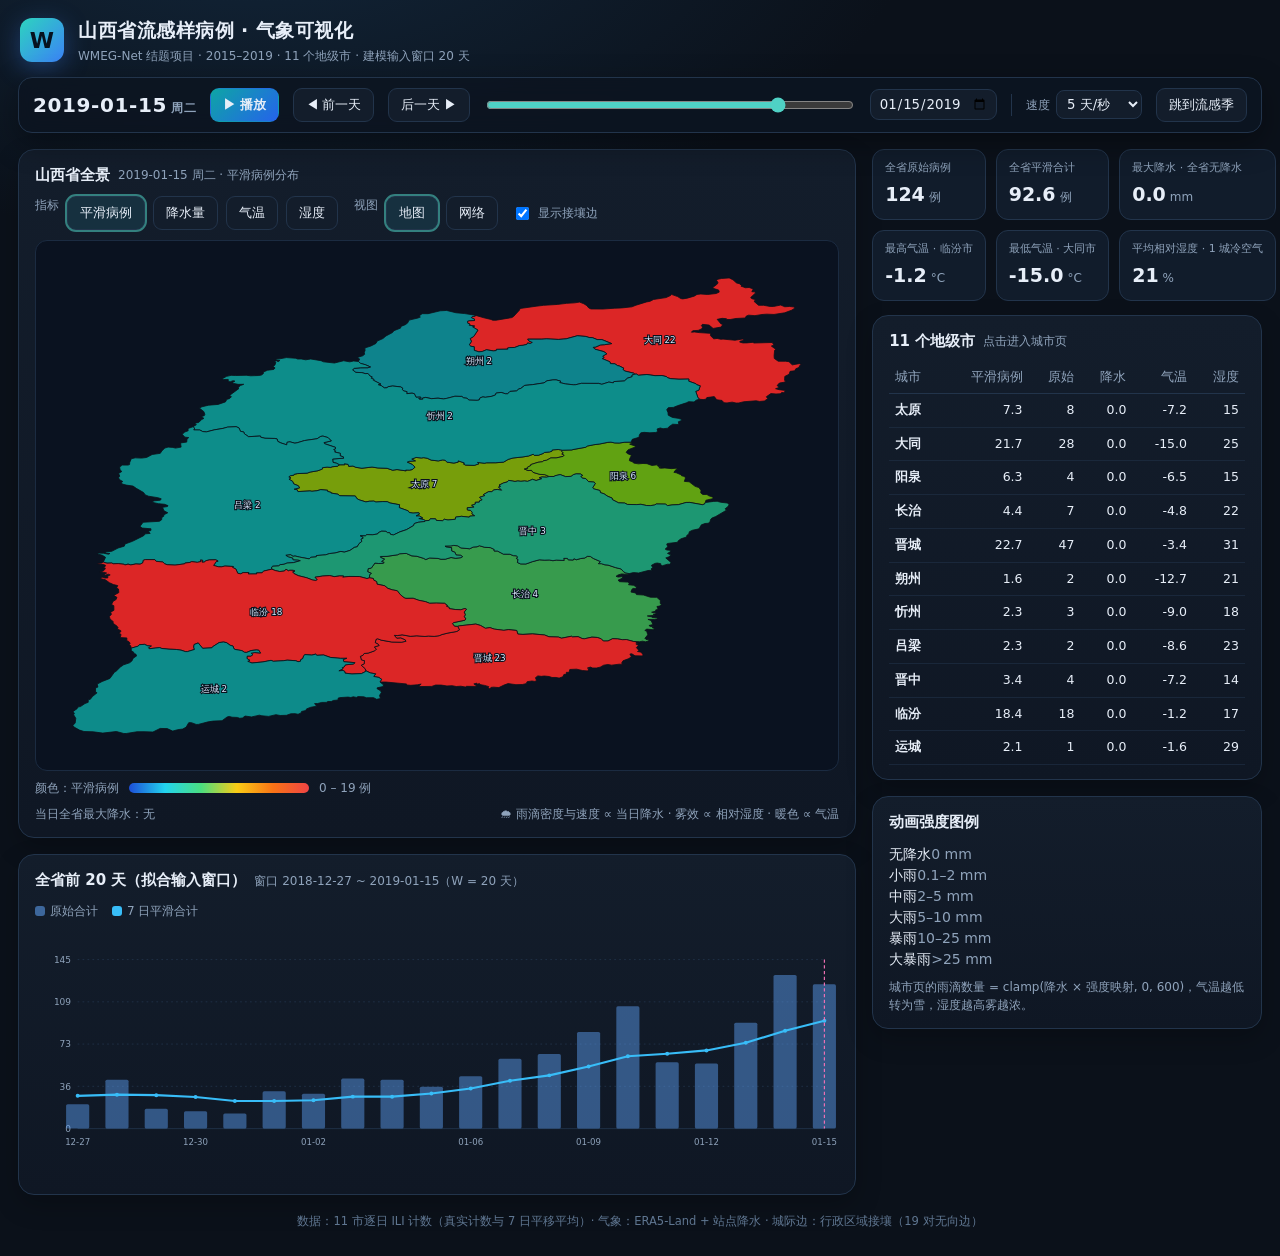
==== index.html @ 7a024b10 "update index.html" ====
<!DOCTYPE html>
<html lang="zh-CN">
<head>
<meta charset="utf-8"/>
<meta name="viewport" content="width=device-width, initial-scale=1"/>
<title>WMEG-Net · 山西省流感样病例与气象可视化</title>
<link rel="stylesheet" href="assets/style.css"/>
</head>
<body>
<div id="app">
  <header class="topbar">
    <div class="brand">
      <div class="logo">W</div>
      <div>
        <h1>山西省流感样病例 · 气象可视化</h1>
        <p>WMEG-Net 结题项目 · 2015–2019 · 11 个地级市 · 建模输入窗口 20 天</p>
      </div>
    </div>
    <div class="nav" id="nav"></div>
  </header>
  <section class="timebar" id="timebar"></section>
  <main id="page"></main>
  <footer class="foot">
    数据：11 市逐日 ILI 计数（真实计数与 7 日平移平均）· 气象：ERA5-Land + 站点降水 · 城际边：行政区域接壤（19 对无向边）
  </footer>
</div>
<script src="assets/app.js"></script>
<script src="assets/three-d.js"></script>
</body>
</html>
---- assets/style.css ----
:root{
  --bg:#0b111a; --bg2:#0f1724; --panel:#131d2b; --panel2:#182538;
  --line:#22344b; --text:#e7eef8; --muted:#8fa3bb; --accent:#4fd1c5; --accent2:#60a5fa;
  --warm:#f6ad55; --cold:#63b3ed; --rain:#7dd3fc; --fog:#cbd5e1; --danger:#f472b6;
}
*{box-sizing:border-box}
html,body{margin:0;padding:0}
body{
  background:radial-gradient(1200px 600px at 20% -10%, #12263a 0%, var(--bg) 55%) fixed, var(--bg);
  color:var(--text); font-family:"Segoe UI","Microsoft YaHei","PingFang SC",system-ui,sans-serif;
  font-size:14px; line-height:1.5;
}
a{color:var(--accent2); text-decoration:none}
#app{max-width:1500px; margin:0 auto; padding:0 18px 26px;}
.topbar{display:flex; align-items:center; justify-content:space-between; gap:18px; padding:16px 2px 12px;}
.brand{display:flex; align-items:center; gap:14px;}
.logo{width:44px;height:44px;border-radius:12px;background:linear-gradient(135deg,#2dd4bf,#3b82f6);
  display:flex;align-items:center;justify-content:center;font-weight:800;font-size:22px;color:#06121f;
  box-shadow:0 6px 24px rgba(59,130,246,.35);}
.brand h1{font-size:19px;margin:0;letter-spacing:.5px}
.brand p{margin:2px 0 0;color:var(--muted);font-size:12px}
.nav{display:flex;gap:8px;align-items:center;flex-wrap:wrap}
.btn{
  border:1px solid var(--line); background:var(--panel); color:var(--text);
  border-radius:9px; padding:7px 12px; cursor:pointer; font-size:13px;
  transition:background .15s,border-color .15s,transform .05s;
}
.btn:hover{background:var(--panel2);border-color:#33507a}
.btn:active{transform:translateY(1px)}
.btn.primary{background:linear-gradient(135deg,#0ea5a5,#2563eb); border-color:transparent; font-weight:600}
.btn.active{outline:2px solid rgba(79,209,197,.55); background:#16303f}
.timebar{
  position:sticky; top:0; z-index:30; display:flex; gap:14px; align-items:center; flex-wrap:wrap;
  background:rgba(13,21,33,.92); backdrop-filter:blur(10px); border:1px solid var(--line);
  border-radius:14px; padding:10px 14px; margin-bottom:16px; box-shadow:0 10px 30px rgba(0,0,0,.35);
}
.timebar .date-label{font-size:20px;font-weight:700;letter-spacing:.6px;min-width:128px}
.timebar .week{color:var(--muted);font-size:12px;margin-left:4px}
.timebar input[type=range]{flex:1 1 320px; min-width:220px; accent-color:var(--accent)}
.timebar input[type=date]{
  background:var(--panel); color:var(--text); border:1px solid var(--line); border-radius:9px; padding:6px 8px;
  font-family:inherit;
}
.speed{display:flex;align-items:center;gap:6px;color:var(--muted);font-size:12px}
.speed select{background:var(--panel);color:var(--text);border:1px solid var(--line);border-radius:8px;padding:5px 6px;font-family:inherit}
.legend-inline{display:flex;gap:12px;color:var(--muted);font-size:12px;flex-wrap:wrap}
.sep{width:1px;height:22px;background:var(--line)}

/* ===== overview layout ===== */
.ov-grid{display:grid;grid-template-columns:minmax(0,2.15fr) minmax(340px,1fr);gap:16px;align-items:start}
.panel{background:linear-gradient(180deg,var(--panel),var(--bg2)); border:1px solid var(--line); border-radius:16px; padding:14px 16px; box-shadow:0 10px 26px rgba(0,0,0,.22)}
.panel h2{font-size:15px;margin:0 0 10px;display:flex;align-items:center;gap:8px;font-weight:600}
.panel h2 .sub{font-size:12px;color:var(--muted);font-weight:400}
.panel .tools{display:flex;gap:8px;flex-wrap:wrap;margin-bottom:10px}
.map-wrap{position:relative;width:100%;border-radius:12px;overflow:hidden;background:#0a1220;border:1px solid #1b2b41}
.map-wrap svg.map-svg{display:block;width:100%;height:auto}
.map-wrap canvas.map-canvas{position:absolute;inset:0;width:100%;height:100%;pointer-events:none}
.map-tip{position:absolute;pointer-events:none;background:rgba(8,14,24,.94);border:1px solid #2b425f;border-radius:10px;padding:8px 10px;font-size:12px;color:var(--text);opacity:0;transition:opacity .1s;z-index:5;min-width:150px}
.city-path{cursor:pointer;transition:fill .25s, stroke .15s}
.city-path:hover{stroke:#fff;stroke-width:1.6}
.city-label{font-size:11px;fill:#dbeafe;text-anchor:middle;pointer-events:none;paint-order:stroke;stroke:#08111d;stroke-width:2.6px}
.map-edge{stroke:#5b7ea6;stroke-opacity:.35;stroke-width:1.2}
.map-node{pointer-events:none}
.legend{display:flex;align-items:center;gap:10px;margin-top:8px;color:var(--muted);font-size:12px;flex-wrap:wrap}
.legend .ramp{height:10px;width:180px;border-radius:6px;background:linear-gradient(90deg,#1d4ed8,#22d3ee,#4ade80,#facc15,#f97316,#ef4444)}
.cards{display:grid;grid-template-columns:repeat(3,1fr);gap:10px;margin-bottom:14px}
.card{background:#111c2b;border:1px solid var(--line);border-radius:12px;padding:10px 12px}
.card .k{font-size:11px;color:var(--muted);margin-bottom:4px;white-space:nowrap;overflow:hidden;text-overflow:ellipsis}
.card .v{font-size:19px;font-weight:700}
.card .v small{font-size:12px;color:var(--muted);font-weight:400;margin-left:4px}
.city-table{width:100%;border-collapse:collapse;font-size:12.5px}
.city-table th{color:var(--muted);font-weight:500;text-align:right;padding:6px 6px;border-bottom:1px solid var(--line);white-space:nowrap}
.city-table th:first-child{text-align:left}
.city-table td{text-align:right;padding:7px 6px;border-bottom:1px solid rgba(34,52,75,.55);cursor:pointer;white-space:nowrap}
.city-table td:first-child{text-align:left;font-weight:600}
.city-table tr:hover td{background:rgba(79,209,197,.08)}
.city-table tr.sel td{background:rgba(96,165,250,.12)}
.tag{display:inline-block;font-size:10px;color:#08111d;background:var(--accent);padding:1px 6px;border-radius:99px;margin-left:6px;vertical-align:middle}
.muted{color:var(--muted)}
.small{font-size:12px}
.chart-wrap{position:relative;width:100%}
.chart-tip{position:absolute;pointer-events:none;background:rgba(8,14,24,.95);border:1px solid #2b425f;border-radius:9px;padding:6px 9px;font-size:12px;white-space:nowrap;opacity:0;transition:opacity .08s;z-index:10}
.chart-legend{display:flex;gap:14px;font-size:12px;color:var(--muted);margin:2px 0 4px;flex-wrap:wrap}
.chart-legend i{display:inline-block;width:10px;height:10px;border-radius:3px;margin-right:5px;vertical-align:middle}
.anim-note{display:flex;justify-content:space-between;gap:10px;font-size:12px;color:var(--muted);margin-top:8px;flex-wrap:wrap}
.badge{display:inline-block;padding:2px 8px;border-radius:99px;background:#16283c;border:1px solid #2b425f;font-size:11.5px;color:var(--accent)}
.weather-level{font-size:12px;color:var(--text);background:#122033;border:1px solid #24405f;border-radius:9px;padding:6px 10px}

/* ===== city page ===== */
.crumbs{display:flex;align-items:center;gap:10px;color:var(--muted);font-size:13px;margin:2px 0 12px}
.crumbs b{color:var(--text);font-size:16px}
.city-head{display:flex;justify-content:space-between;align-items:flex-start;gap:16px;flex-wrap:wrap;margin-bottom:12px}
.city-head .title{display:flex;align-items:baseline;gap:12px;flex-wrap:wrap}
.city-head h2{font-size:26px;margin:0}
.city-head .sub{color:var(--muted);font-size:13px}
.neighbors{display:flex;gap:8px;flex-wrap:wrap;align-items:center;margin-top:6px}
.chip{border:1px solid #2b425f;background:#122033;border-radius:99px;padding:4px 11px;font-size:12px;cursor:pointer;color:var(--text)}
.chip:hover{border-color:var(--accent);color:var(--accent)}
.city-grid{display:grid;grid-template-columns:minmax(0,1.55fr) minmax(360px,1fr);gap:16px;align-items:start}
.sky-wrap{position:relative;width:100%;border-radius:14px;overflow:hidden;border:1px solid #1b2b41;background:#0a1220;height:280px}
.sky-wrap canvas{width:100%;height:100%;display:block}
.sky-label{position:absolute;left:14px;top:12px;background:rgba(8,14,24,.62);border:1px solid rgba(43,66,95,.8);border-radius:10px;padding:8px 12px;backdrop-filter:blur(4px)}
.sky-label .t{font-size:19px;font-weight:700}
.sky-label .d{font-size:12px;color:#cfe0f5}
.sky-notes{position:absolute;right:12px;top:12px;display:flex;gap:8px;flex-wrap:wrap;justify-content:flex-end;max-width:58%}
.sky-mini{background:rgba(8,14,24,.6);border:1px solid rgba(43,66,95,.75);border-radius:9px;padding:4px 8px;font-size:11.5px;color:#dbeafe}
.mini-grid{display:grid;grid-template-columns:repeat(3,1fr);gap:10px;margin-top:10px}
.table-wrap{max-height:340px;overflow:auto;border:1px solid var(--line);border-radius:10px}
.window-table{width:100%;border-collapse:collapse;font-size:12px}
.window-table th{position:sticky;top:0;background:#13202f;color:var(--muted);font-weight:500;padding:7px 8px;text-align:right;border-bottom:1px solid var(--line);white-space:nowrap}
.window-table th:first-child{text-align:left}
.window-table td{text-align:right;padding:5px 8px;border-bottom:1px solid rgba(34,52,75,.5);white-space:nowrap}
.window-table td:first-child{text-align:left}
.window-table tr.hl td{background:rgba(250,204,21,.14);font-weight:700}
.window-table tr.cold td:first-child{color:#93c5fd}
.foot{margin-top:18px;color:#5f7691;font-size:11.5px;text-align:center}
.errbox{background:#2a1220;border:1px solid #7f1d1d;color:#fecaca;padding:14px 16px;border-radius:12px;white-space:pre-wrap;font-family:Consolas,monospace;font-size:12px}
@media (max-width:1080px){
  .ov-grid,.city-grid{grid-template-columns:1fr}
  .cards{grid-template-columns:repeat(2,1fr)}
  .mini-grid{grid-template-columns:1fr}
  .timebar{position:static}
}
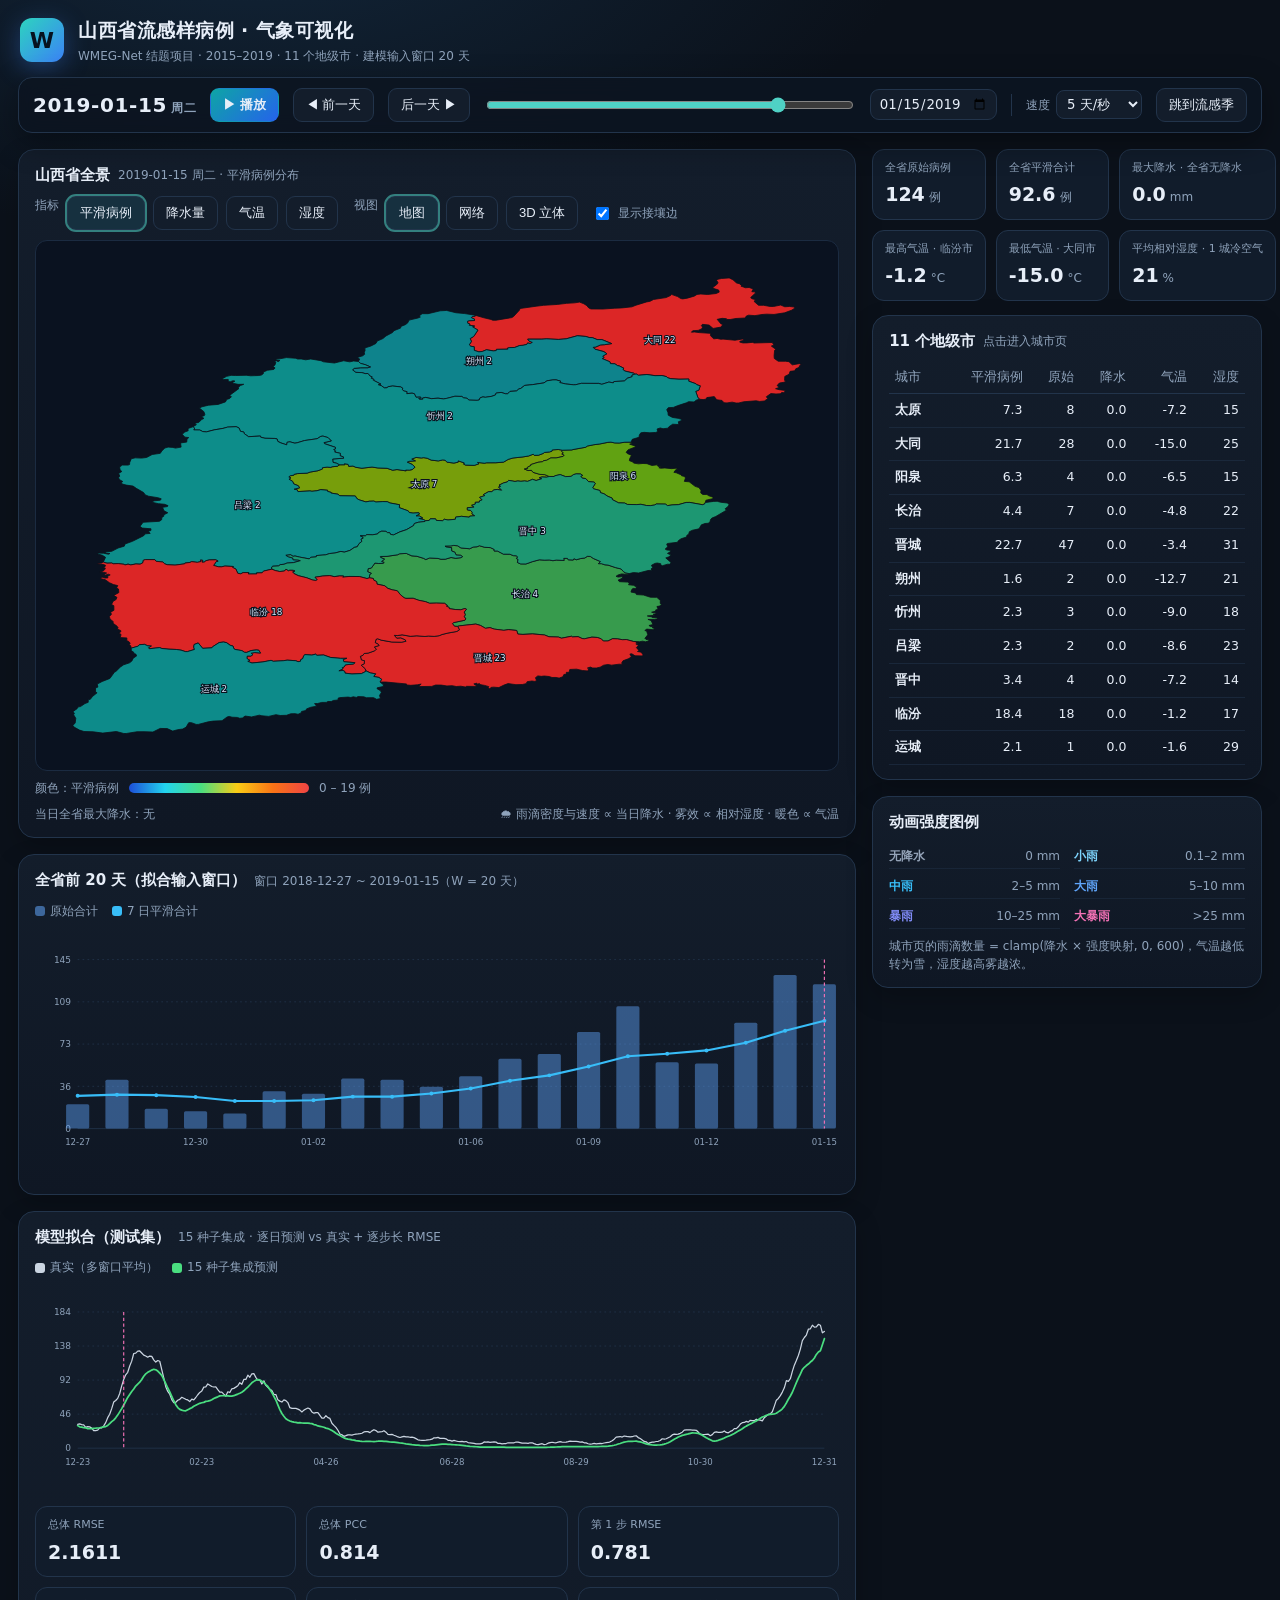
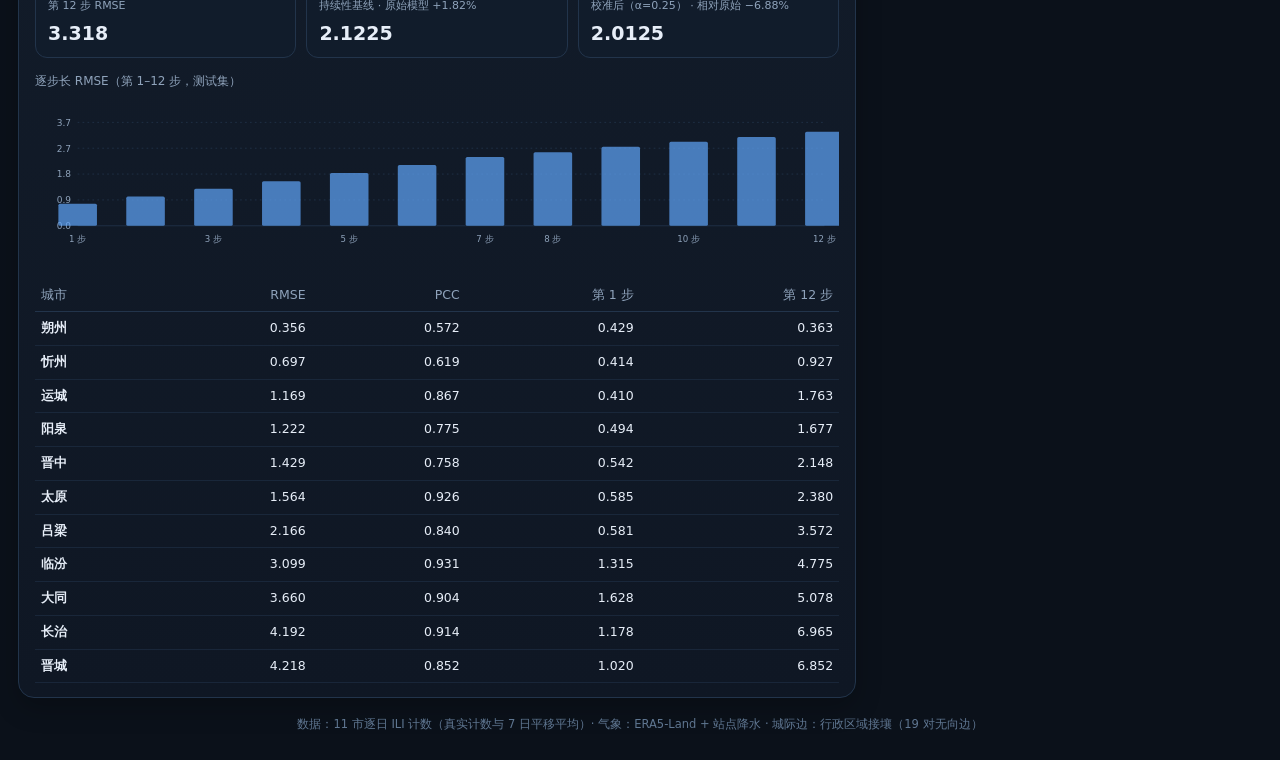
==== commit 0ef77163: "update index.html" ====
--- a/index.html
+++ b/index.html
@@ -26,5 +26,6 @@
 </div>
 <script src="assets/app.js"></script>
 <script src="assets/three-d.js"></script>
+<script src="assets/v2.js"></script>
 </body>
 </html>
--- a/assets/style.css
+++ b/assets/style.css
@@ -1,123 +1,132 @@
-:root{
-  --bg:#0b111a; --bg2:#0f1724; --panel:#131d2b; --panel2:#182538;
-  --line:#22344b; --text:#e7eef8; --muted:#8fa3bb; --accent:#4fd1c5; --accent2:#60a5fa;
-  --warm:#f6ad55; --cold:#63b3ed; --rain:#7dd3fc; --fog:#cbd5e1; --danger:#f472b6;
-}
-*{box-sizing:border-box}
-html,body{margin:0;padding:0}
-body{
-  background:radial-gradient(1200px 600px at 20% -10%, #12263a 0%, var(--bg) 55%) fixed, var(--bg);
-  color:var(--text); font-family:"Segoe UI","Microsoft YaHei","PingFang SC",system-ui,sans-serif;
-  font-size:14px; line-height:1.5;
-}
-a{color:var(--accent2); text-decoration:none}
-#app{max-width:1500px; margin:0 auto; padding:0 18px 26px;}
-.topbar{display:flex; align-items:center; justify-content:space-between; gap:18px; padding:16px 2px 12px;}
-.brand{display:flex; align-items:center; gap:14px;}
-.logo{width:44px;height:44px;border-radius:12px;background:linear-gradient(135deg,#2dd4bf,#3b82f6);
-  display:flex;align-items:center;justify-content:center;font-weight:800;font-size:22px;color:#06121f;
-  box-shadow:0 6px 24px rgba(59,130,246,.35);}
-.brand h1{font-size:19px;margin:0;letter-spacing:.5px}
-.brand p{margin:2px 0 0;color:var(--muted);font-size:12px}
-.nav{display:flex;gap:8px;align-items:center;flex-wrap:wrap}
-.btn{
-  border:1px solid var(--line); background:var(--panel); color:var(--text);
-  border-radius:9px; padding:7px 12px; cursor:pointer; font-size:13px;
-  transition:background .15s,border-color .15s,transform .05s;
-}
-.btn:hover{background:var(--panel2);border-color:#33507a}
-.btn:active{transform:translateY(1px)}
-.btn.primary{background:linear-gradient(135deg,#0ea5a5,#2563eb); border-color:transparent; font-weight:600}
-.btn.active{outline:2px solid rgba(79,209,197,.55); background:#16303f}
-.timebar{
-  position:sticky; top:0; z-index:30; display:flex; gap:14px; align-items:center; flex-wrap:wrap;
-  background:rgba(13,21,33,.92); backdrop-filter:blur(10px); border:1px solid var(--line);
-  border-radius:14px; padding:10px 14px; margin-bottom:16px; box-shadow:0 10px 30px rgba(0,0,0,.35);
-}
-.timebar .date-label{font-size:20px;font-weight:700;letter-spacing:.6px;min-width:128px}
-.timebar .week{color:var(--muted);font-size:12px;margin-left:4px}
-.timebar input[type=range]{flex:1 1 320px; min-width:220px; accent-color:var(--accent)}
-.timebar input[type=date]{
-  background:var(--panel); color:var(--text); border:1px solid var(--line); border-radius:9px; padding:6px 8px;
-  font-family:inherit;
-}
-.speed{display:flex;align-items:center;gap:6px;color:var(--muted);font-size:12px}
-.speed select{background:var(--panel);color:var(--text);border:1px solid var(--line);border-radius:8px;padding:5px 6px;font-family:inherit}
-.legend-inline{display:flex;gap:12px;color:var(--muted);font-size:12px;flex-wrap:wrap}
-.sep{width:1px;height:22px;background:var(--line)}
-
-/* ===== overview layout ===== */
-.ov-grid{display:grid;grid-template-columns:minmax(0,2.15fr) minmax(340px,1fr);gap:16px;align-items:start}
-.panel{background:linear-gradient(180deg,var(--panel),var(--bg2)); border:1px solid var(--line); border-radius:16px; padding:14px 16px; box-shadow:0 10px 26px rgba(0,0,0,.22)}
-.panel h2{font-size:15px;margin:0 0 10px;display:flex;align-items:center;gap:8px;font-weight:600}
-.panel h2 .sub{font-size:12px;color:var(--muted);font-weight:400}
-.panel .tools{display:flex;gap:8px;flex-wrap:wrap;margin-bottom:10px}
-.map-wrap{position:relative;width:100%;border-radius:12px;overflow:hidden;background:#0a1220;border:1px solid #1b2b41}
-.map-wrap svg.map-svg{display:block;width:100%;height:auto}
-.map-wrap canvas.map-canvas{position:absolute;inset:0;width:100%;height:100%;pointer-events:none}
-.map-tip{position:absolute;pointer-events:none;background:rgba(8,14,24,.94);border:1px solid #2b425f;border-radius:10px;padding:8px 10px;font-size:12px;color:var(--text);opacity:0;transition:opacity .1s;z-index:5;min-width:150px}
-.city-path{cursor:pointer;transition:fill .25s, stroke .15s}
-.city-path:hover{stroke:#fff;stroke-width:1.6}
-.city-label{font-size:11px;fill:#dbeafe;text-anchor:middle;pointer-events:none;paint-order:stroke;stroke:#08111d;stroke-width:2.6px}
-.map-edge{stroke:#5b7ea6;stroke-opacity:.35;stroke-width:1.2}
-.map-node{pointer-events:none}
-.legend{display:flex;align-items:center;gap:10px;margin-top:8px;color:var(--muted);font-size:12px;flex-wrap:wrap}
-.legend .ramp{height:10px;width:180px;border-radius:6px;background:linear-gradient(90deg,#1d4ed8,#22d3ee,#4ade80,#facc15,#f97316,#ef4444)}
-.cards{display:grid;grid-template-columns:repeat(3,1fr);gap:10px;margin-bottom:14px}
-.card{background:#111c2b;border:1px solid var(--line);border-radius:12px;padding:10px 12px}
-.card .k{font-size:11px;color:var(--muted);margin-bottom:4px;white-space:nowrap;overflow:hidden;text-overflow:ellipsis}
-.card .v{font-size:19px;font-weight:700}
-.card .v small{font-size:12px;color:var(--muted);font-weight:400;margin-left:4px}
-.city-table{width:100%;border-collapse:collapse;font-size:12.5px}
-.city-table th{color:var(--muted);font-weight:500;text-align:right;padding:6px 6px;border-bottom:1px solid var(--line);white-space:nowrap}
-.city-table th:first-child{text-align:left}
-.city-table td{text-align:right;padding:7px 6px;border-bottom:1px solid rgba(34,52,75,.55);cursor:pointer;white-space:nowrap}
-.city-table td:first-child{text-align:left;font-weight:600}
-.city-table tr:hover td{background:rgba(79,209,197,.08)}
-.city-table tr.sel td{background:rgba(96,165,250,.12)}
-.tag{display:inline-block;font-size:10px;color:#08111d;background:var(--accent);padding:1px 6px;border-radius:99px;margin-left:6px;vertical-align:middle}
-.muted{color:var(--muted)}
-.small{font-size:12px}
-.chart-wrap{position:relative;width:100%}
-.chart-tip{position:absolute;pointer-events:none;background:rgba(8,14,24,.95);border:1px solid #2b425f;border-radius:9px;padding:6px 9px;font-size:12px;white-space:nowrap;opacity:0;transition:opacity .08s;z-index:10}
-.chart-legend{display:flex;gap:14px;font-size:12px;color:var(--muted);margin:2px 0 4px;flex-wrap:wrap}
-.chart-legend i{display:inline-block;width:10px;height:10px;border-radius:3px;margin-right:5px;vertical-align:middle}
-.anim-note{display:flex;justify-content:space-between;gap:10px;font-size:12px;color:var(--muted);margin-top:8px;flex-wrap:wrap}
-.badge{display:inline-block;padding:2px 8px;border-radius:99px;background:#16283c;border:1px solid #2b425f;font-size:11.5px;color:var(--accent)}
-.weather-level{font-size:12px;color:var(--text);background:#122033;border:1px solid #24405f;border-radius:9px;padding:6px 10px}
-
-/* ===== city page ===== */
-.crumbs{display:flex;align-items:center;gap:10px;color:var(--muted);font-size:13px;margin:2px 0 12px}
-.crumbs b{color:var(--text);font-size:16px}
-.city-head{display:flex;justify-content:space-between;align-items:flex-start;gap:16px;flex-wrap:wrap;margin-bottom:12px}
-.city-head .title{display:flex;align-items:baseline;gap:12px;flex-wrap:wrap}
-.city-head h2{font-size:26px;margin:0}
-.city-head .sub{color:var(--muted);font-size:13px}
-.neighbors{display:flex;gap:8px;flex-wrap:wrap;align-items:center;margin-top:6px}
-.chip{border:1px solid #2b425f;background:#122033;border-radius:99px;padding:4px 11px;font-size:12px;cursor:pointer;color:var(--text)}
-.chip:hover{border-color:var(--accent);color:var(--accent)}
-.city-grid{display:grid;grid-template-columns:minmax(0,1.55fr) minmax(360px,1fr);gap:16px;align-items:start}
-.sky-wrap{position:relative;width:100%;border-radius:14px;overflow:hidden;border:1px solid #1b2b41;background:#0a1220;height:280px}
-.sky-wrap canvas{width:100%;height:100%;display:block}
-.sky-label{position:absolute;left:14px;top:12px;background:rgba(8,14,24,.62);border:1px solid rgba(43,66,95,.8);border-radius:10px;padding:8px 12px;backdrop-filter:blur(4px)}
-.sky-label .t{font-size:19px;font-weight:700}
-.sky-label .d{font-size:12px;color:#cfe0f5}
-.sky-notes{position:absolute;right:12px;top:12px;display:flex;gap:8px;flex-wrap:wrap;justify-content:flex-end;max-width:58%}
-.sky-mini{background:rgba(8,14,24,.6);border:1px solid rgba(43,66,95,.75);border-radius:9px;padding:4px 8px;font-size:11.5px;color:#dbeafe}
-.mini-grid{display:grid;grid-template-columns:repeat(3,1fr);gap:10px;margin-top:10px}
-.table-wrap{max-height:340px;overflow:auto;border:1px solid var(--line);border-radius:10px}
-.window-table{width:100%;border-collapse:collapse;font-size:12px}
-.window-table th{position:sticky;top:0;background:#13202f;color:var(--muted);font-weight:500;padding:7px 8px;text-align:right;border-bottom:1px solid var(--line);white-space:nowrap}
-.window-table th:first-child{text-align:left}
-.window-table td{text-align:right;padding:5px 8px;border-bottom:1px solid rgba(34,52,75,.5);white-space:nowrap}
-.window-table td:first-child{text-align:left}
-.window-table tr.hl td{background:rgba(250,204,21,.14);font-weight:700}
-.window-table tr.cold td:first-child{color:#93c5fd}
-.foot{margin-top:18px;color:#5f7691;font-size:11.5px;text-align:center}
-.errbox{background:#2a1220;border:1px solid #7f1d1d;color:#fecaca;padding:14px 16px;border-radius:12px;white-space:pre-wrap;font-family:Consolas,monospace;font-size:12px}
-@media (max-width:1080px){
-  .ov-grid,.city-grid{grid-template-columns:1fr}
-  .cards{grid-template-columns:repeat(2,1fr)}
-  .mini-grid{grid-template-columns:1fr}
-  .timebar{position:static}
-}
+:root{
+  --bg:#0b111a; --bg2:#0f1724; --panel:#131d2b; --panel2:#182538;
+  --line:#22344b; --text:#e7eef8; --muted:#8fa3bb; --accent:#4fd1c5; --accent2:#60a5fa;
+  --warm:#f6ad55; --cold:#63b3ed; --rain:#7dd3fc; --fog:#cbd5e1; --danger:#f472b6;
+}
+*{box-sizing:border-box}
+html,body{margin:0;padding:0}
+body{
+  background:radial-gradient(1200px 600px at 20% -10%, #12263a 0%, var(--bg) 55%) fixed, var(--bg);
+  color:var(--text); font-family:"Segoe UI","Microsoft YaHei","PingFang SC",system-ui,sans-serif;
+  font-size:14px; line-height:1.5;
+}
+a{color:var(--accent2); text-decoration:none}
+#app{max-width:1500px; margin:0 auto; padding:0 18px 26px;}
+.topbar{display:flex; align-items:center; justify-content:space-between; gap:18px; padding:16px 2px 12px;}
+.brand{display:flex; align-items:center; gap:14px;}
+.logo{width:44px;height:44px;border-radius:12px;background:linear-gradient(135deg,#2dd4bf,#3b82f6);
+  display:flex;align-items:center;justify-content:center;font-weight:800;font-size:22px;color:#06121f;
+  box-shadow:0 6px 24px rgba(59,130,246,.35);}
+.brand h1{font-size:19px;margin:0;letter-spacing:.5px}
+.brand p{margin:2px 0 0;color:var(--muted);font-size:12px}
+.nav{display:flex;gap:8px;align-items:center;flex-wrap:wrap}
+.btn{
+  border:1px solid var(--line); background:var(--panel); color:var(--text);
+  border-radius:9px; padding:7px 12px; cursor:pointer; font-size:13px;
+  transition:background .15s,border-color .15s,transform .05s;
+}
+.btn:hover{background:var(--panel2);border-color:#33507a}
+.btn:active{transform:translateY(1px)}
+.btn.primary{background:linear-gradient(135deg,#0ea5a5,#2563eb); border-color:transparent; font-weight:600}
+.btn.active{outline:2px solid rgba(79,209,197,.55); background:#16303f}
+.timebar{
+  position:sticky; top:0; z-index:30; display:flex; gap:14px; align-items:center; flex-wrap:wrap;
+  background:rgba(13,21,33,.92); backdrop-filter:blur(10px); border:1px solid var(--line);
+  border-radius:14px; padding:10px 14px; margin-bottom:16px; box-shadow:0 10px 30px rgba(0,0,0,.35);
+}
+.timebar .date-label{font-size:20px;font-weight:700;letter-spacing:.6px;min-width:128px}
+.timebar .week{color:var(--muted);font-size:12px;margin-left:4px}
+.timebar input[type=range]{flex:1 1 320px; min-width:220px; accent-color:var(--accent)}
+.timebar input[type=date]{
+  background:var(--panel); color:var(--text); border:1px solid var(--line); border-radius:9px; padding:6px 8px;
+  font-family:inherit;
+}
+.speed{display:flex;align-items:center;gap:6px;color:var(--muted);font-size:12px}
+.speed select{background:var(--panel);color:var(--text);border:1px solid var(--line);border-radius:8px;padding:5px 6px;font-family:inherit}
+.legend-inline{display:flex;gap:12px;color:var(--muted);font-size:12px;flex-wrap:wrap}
+.sep{width:1px;height:22px;background:var(--line)}
+
+/* ===== overview layout ===== */
+.ov-grid{display:grid;grid-template-columns:minmax(0,2.15fr) minmax(340px,1fr);gap:16px;align-items:start}
+.panel{background:linear-gradient(180deg,var(--panel),var(--bg2)); border:1px solid var(--line); border-radius:16px; padding:14px 16px; box-shadow:0 10px 26px rgba(0,0,0,.22)}
+.panel h2{font-size:15px;margin:0 0 10px;display:flex;align-items:center;gap:8px;font-weight:600}
+.panel h2 .sub{font-size:12px;color:var(--muted);font-weight:400}
+.panel .tools{display:flex;gap:8px;flex-wrap:wrap;margin-bottom:10px}
+.map-wrap{position:relative;width:100%;border-radius:12px;overflow:hidden;background:#0a1220;border:1px solid #1b2b41}
+.map-wrap svg.map-svg{display:block;width:100%;height:auto}
+.map-wrap canvas.map-canvas{position:absolute;inset:0;width:100%;height:100%;pointer-events:none}
+.map-tip{position:absolute;pointer-events:none;background:rgba(8,14,24,.94);border:1px solid #2b425f;border-radius:10px;padding:8px 10px;font-size:12px;color:var(--text);opacity:0;transition:opacity .1s;z-index:5;min-width:150px}
+.city-path{cursor:pointer;transition:fill .25s, stroke .15s}
+.city-path:hover{stroke:#fff;stroke-width:1.6}
+.city-label{font-size:11px;fill:#dbeafe;text-anchor:middle;pointer-events:none;paint-order:stroke;stroke:#08111d;stroke-width:2.6px}
+.map-edge{stroke:#5b7ea6;stroke-opacity:.35;stroke-width:1.2}
+.map-node{pointer-events:none}
+.legend{display:flex;align-items:center;gap:10px;margin-top:8px;color:var(--muted);font-size:12px;flex-wrap:wrap}
+.legend .ramp{height:10px;width:180px;border-radius:6px;background:linear-gradient(90deg,#1d4ed8,#22d3ee,#4ade80,#facc15,#f97316,#ef4444)}
+.cards{display:grid;grid-template-columns:repeat(3,1fr);gap:10px;margin-bottom:14px}
+.card{background:#111c2b;border:1px solid var(--line);border-radius:12px;padding:10px 12px}
+.card .k{font-size:11px;color:var(--muted);margin-bottom:4px;white-space:nowrap;overflow:hidden;text-overflow:ellipsis}
+.card .v{font-size:19px;font-weight:700}
+.card .v small{font-size:12px;color:var(--muted);font-weight:400;margin-left:4px}
+.city-table{width:100%;border-collapse:collapse;font-size:12.5px}
+.city-table th{color:var(--muted);font-weight:500;text-align:right;padding:6px 6px;border-bottom:1px solid var(--line);white-space:nowrap}
+.city-table th:first-child{text-align:left}
+.city-table td{text-align:right;padding:7px 6px;border-bottom:1px solid rgba(34,52,75,.55);cursor:pointer;white-space:nowrap}
+.city-table td:first-child{text-align:left;font-weight:600}
+.city-table tr:hover td{background:rgba(79,209,197,.08)}
+.city-table tr.sel td{background:rgba(96,165,250,.12)}
+.tag{display:inline-block;font-size:10px;color:#08111d;background:var(--accent);padding:1px 6px;border-radius:99px;margin-left:6px;vertical-align:middle}
+.muted{color:var(--muted)}
+.small{font-size:12px}
+.chart-wrap{position:relative;width:100%}
+.chart-tip{position:absolute;pointer-events:none;background:rgba(8,14,24,.95);border:1px solid #2b425f;border-radius:9px;padding:6px 9px;font-size:12px;white-space:nowrap;opacity:0;transition:opacity .08s;z-index:10}
+.chart-legend{display:flex;gap:14px;font-size:12px;color:var(--muted);margin:2px 0 4px;flex-wrap:wrap}
+.chart-legend i{display:inline-block;width:10px;height:10px;border-radius:3px;margin-right:5px;vertical-align:middle}
+.anim-note{display:flex;justify-content:space-between;gap:10px;font-size:12px;color:var(--muted);margin-top:8px;flex-wrap:wrap}
+.badge{display:inline-block;padding:2px 8px;border-radius:99px;background:#16283c;border:1px solid #2b425f;font-size:11.5px;color:var(--accent)}
+.weather-level{font-size:12px;color:var(--text);background:#122033;border:1px solid #24405f;border-radius:9px;padding:6px 10px}
+
+/* ===== city page ===== */
+.crumbs{display:flex;align-items:center;gap:10px;color:var(--muted);font-size:13px;margin:2px 0 12px}
+.crumbs b{color:var(--text);font-size:16px}
+.city-head{display:flex;justify-content:space-between;align-items:flex-start;gap:16px;flex-wrap:wrap;margin-bottom:12px}
+.city-head .title{display:flex;align-items:baseline;gap:12px;flex-wrap:wrap}
+.city-head h2{font-size:26px;margin:0}
+.city-head .sub{color:var(--muted);font-size:13px}
+.neighbors{display:flex;gap:8px;flex-wrap:wrap;align-items:center;margin-top:6px}
+.chip{border:1px solid #2b425f;background:#122033;border-radius:99px;padding:4px 11px;font-size:12px;cursor:pointer;color:var(--text)}
+.chip:hover{border-color:var(--accent);color:var(--accent)}
+.city-grid{display:grid;grid-template-columns:minmax(0,1.55fr) minmax(360px,1fr);gap:16px;align-items:start}
+.sky-wrap{position:relative;width:100%;border-radius:14px;overflow:hidden;border:1px solid #1b2b41;background:#0a1220;height:280px}
+.sky-wrap canvas{width:100%;height:100%;display:block}
+.sky-label{position:absolute;left:14px;top:12px;background:rgba(8,14,24,.62);border:1px solid rgba(43,66,95,.8);border-radius:10px;padding:8px 12px;backdrop-filter:blur(4px)}
+.sky-label .t{font-size:19px;font-weight:700}
+.sky-label .d{font-size:12px;color:#cfe0f5}
+.sky-notes{position:absolute;right:12px;top:12px;display:flex;gap:8px;flex-wrap:wrap;justify-content:flex-end;max-width:58%}
+.sky-mini{background:rgba(8,14,24,.6);border:1px solid rgba(43,66,95,.75);border-radius:9px;padding:4px 8px;font-size:11.5px;color:#dbeafe}
+.mini-grid{display:grid;grid-template-columns:repeat(3,1fr);gap:10px;margin-top:10px}
+.table-wrap{max-height:340px;overflow:auto;border:1px solid var(--line);border-radius:10px}
+.window-table{width:100%;border-collapse:collapse;font-size:12px}
+.window-table th{position:sticky;top:0;background:#13202f;color:var(--muted);font-weight:500;padding:7px 8px;text-align:right;border-bottom:1px solid var(--line);white-space:nowrap}
+.window-table th:first-child{text-align:left}
+.window-table td{text-align:right;padding:5px 8px;border-bottom:1px solid rgba(34,52,75,.5);white-space:nowrap}
+.window-table td:first-child{text-align:left}
+.window-table tr.hl td{background:rgba(250,204,21,.14);font-weight:700}
+.window-table tr.cold td:first-child{color:#93c5fd}
+.foot{margin-top:18px;color:#5f7691;font-size:11.5px;text-align:center}
+.errbox{background:#2a1220;border:1px solid #7f1d1d;color:#fecaca;padding:14px 16px;border-radius:12px;white-space:pre-wrap;font-family:Consolas,monospace;font-size:12px}
+@media (max-width:1080px){
+  .ov-grid,.city-grid{grid-template-columns:1fr}
+  .cards{grid-template-columns:repeat(2,1fr)}
+  .mini-grid{grid-template-columns:1fr}
+  .timebar{position:static}
+}
+
+/* ===== 3D view ===== */
+.map-3d{display:block;width:100%;height:auto;background:#0a1420;border-radius:12px;cursor:grab;touch-action:none}
+.map-3d:active{cursor:grabbing}
+/* ===== animation legend ===== */
+.anim-legend{display:grid;grid-template-columns:1fr 1fr;gap:5px 14px;font-size:12px}
+.anim-row{display:flex;justify-content:space-between;gap:8px;border-bottom:1px solid rgba(34,52,75,.45);padding:3px 0}
+.lv{font-weight:600}
+.lv0{color:#94a3b8}.lv1{color:#7dd3fc}.lv2{color:#38bdf8}.lv3{color:#60a5fa}.lv4{color:#818cf8}.lv5{color:#f472b6}
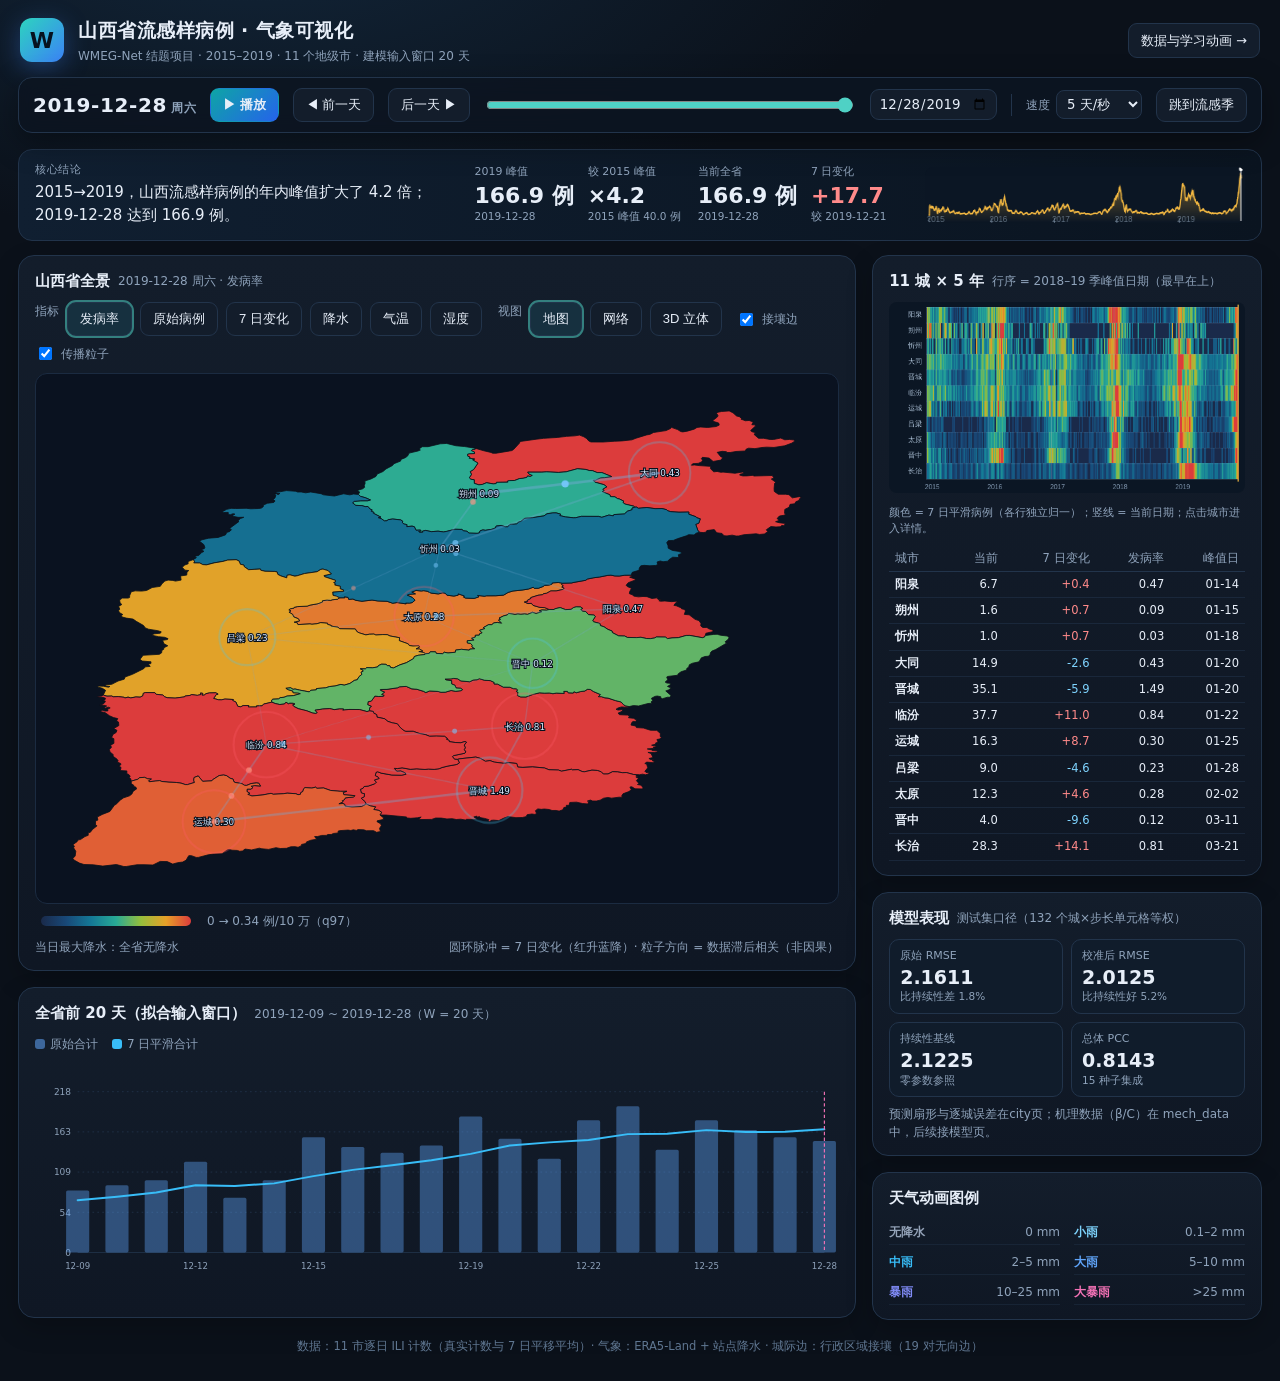
==== commit 1cb250ac: "update index.html" ====
--- a/index.html
+++ b/index.html
@@ -16,7 +16,7 @@
         <p>WMEG-Net 结题项目 · 2015–2019 · 11 个地级市 · 建模输入窗口 20 天</p>
       </div>
     </div>
-    <div class="nav" id="nav"></div>
+    <div class="nav" id="nav"><a class="btn" href="explain.html">数据与学习动画 →</a></div>
   </header>
   <section class="timebar" id="timebar"></section>
   <main id="page"></main>
--- a/assets/style.css
+++ b/assets/style.css
@@ -56,7 +56,7 @@
 .map-wrap svg.map-svg{display:block;width:100%;height:auto}
 .map-wrap canvas.map-canvas{position:absolute;inset:0;width:100%;height:100%;pointer-events:none}
 .map-tip{position:absolute;pointer-events:none;background:rgba(8,14,24,.94);border:1px solid #2b425f;border-radius:10px;padding:8px 10px;font-size:12px;color:var(--text);opacity:0;transition:opacity .1s;z-index:5;min-width:150px}
-.city-path{cursor:pointer;transition:fill .25s, stroke .15s}
+.city-path{cursor:pointer;transition:stroke .15s}
 .city-path:hover{stroke:#fff;stroke-width:1.6}
 .city-label{font-size:11px;fill:#dbeafe;text-anchor:middle;pointer-events:none;paint-order:stroke;stroke:#08111d;stroke-width:2.6px}
 .map-edge{stroke:#5b7ea6;stroke-opacity:.35;stroke-width:1.2}
@@ -130,3 +130,24 @@
 .anim-row{display:flex;justify-content:space-between;gap:8px;border-bottom:1px solid rgba(34,52,75,.45);padding:3px 0}
 .lv{font-weight:600}
 .lv0{color:#94a3b8}.lv1{color:#7dd3fc}.lv2{color:#38bdf8}.lv3{color:#60a5fa}.lv4{color:#818cf8}.lv5{color:#f472b6}
+
+/* ===== v2 改版组件 ===== */
+.v2-story{display:flex;align-items:center;gap:18px;flex-wrap:wrap;background:linear-gradient(90deg,#101f31,#0a1420);border:1px solid var(--line);border-radius:14px;padding:12px 16px;margin-bottom:14px}
+.v2-story-txt{flex:1 1 320px;min-width:260px}
+.v2-story-txt .lab{font-size:11px;color:var(--muted);letter-spacing:.5px}
+.v2-story-txt .txt{font-size:15px;line-height:1.55;margin-top:3px}
+.v2-story-kpis{display:flex;gap:14px;flex-wrap:wrap}
+.v2-kpi{min-width:96px}
+.v2-kpi .k{font-size:11px;color:var(--muted);margin-bottom:2px;white-space:nowrap}
+.v2-kpi .v{font-size:22px;font-weight:700;line-height:1.15}
+.v2-kpi .s{font-size:10.5px;color:var(--muted);margin-top:1px;white-space:nowrap}
+#st-curve{flex:0 0 320px;width:320px;height:56px;border-radius:8px;background:#0b1624}
+.v2-ramp{display:inline-block;width:150px;height:10px;border-radius:6px;margin:0 6px;vertical-align:middle}
+.v2-ramp.seq{background:linear-gradient(90deg,#1a2a4a,#184878,#147896,#28aa96,#96be3c,#e6a028,#dc3c3c)}
+.v2-ramp.div{background:linear-gradient(90deg,#4686c8,#6ea5c3,#96a5af,#e6a05a,#dc4646)}
+.v2-strip-note{font-size:11px;color:var(--muted);margin-top:6px;line-height:1.5}
+.v2-table th,.v2-table td{padding:4px 6px;font-size:11.5px}
+.v2-model-cards{display:grid;grid-template-columns:repeat(2,1fr);gap:8px}
+.v2-model-cards .v2-kpi{background:#101c2b;border:1px solid var(--line);border-radius:10px;padding:8px 10px}
+.v2-model-cards .v2-kpi .v{font-size:19px}
+@media (max-width:1080px){#st-curve{flex:1 1 100%;width:100%}.v2-model-cards{grid-template-columns:1fr 1fr}}
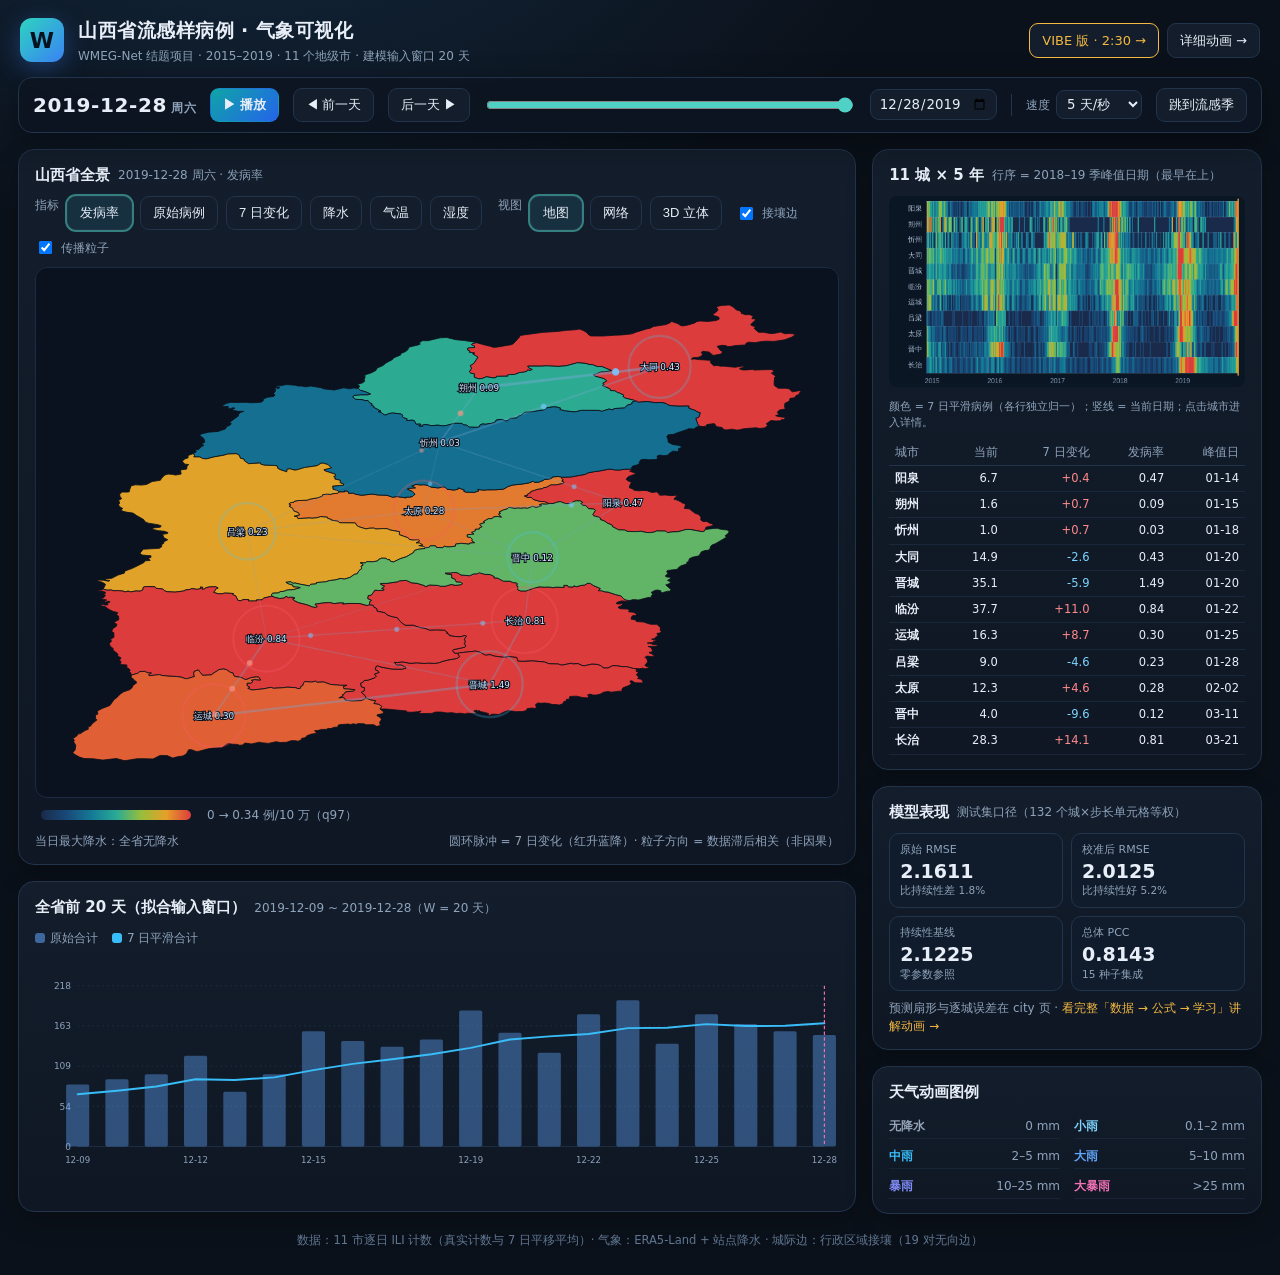
==== commit 924d19fa: "update index.html" ====
--- a/index.html
+++ b/index.html
@@ -16,7 +16,7 @@
         <p>WMEG-Net 结题项目 · 2015–2019 · 11 个地级市 · 建模输入窗口 20 天</p>
       </div>
     </div>
-    <div class="nav" id="nav"><a class="btn" href="explain.html">数据与学习动画 →</a></div>
+    <div class="nav" id="nav"><a class="btn" href="vibe.html" style="border-color:#f4b942;color:#f4b942">VIBE 版 · 2:30 →</a><a class="btn" href="explain.html">详细动画 →</a></div>
   </header>
   <section class="timebar" id="timebar"></section>
   <main id="page"></main>
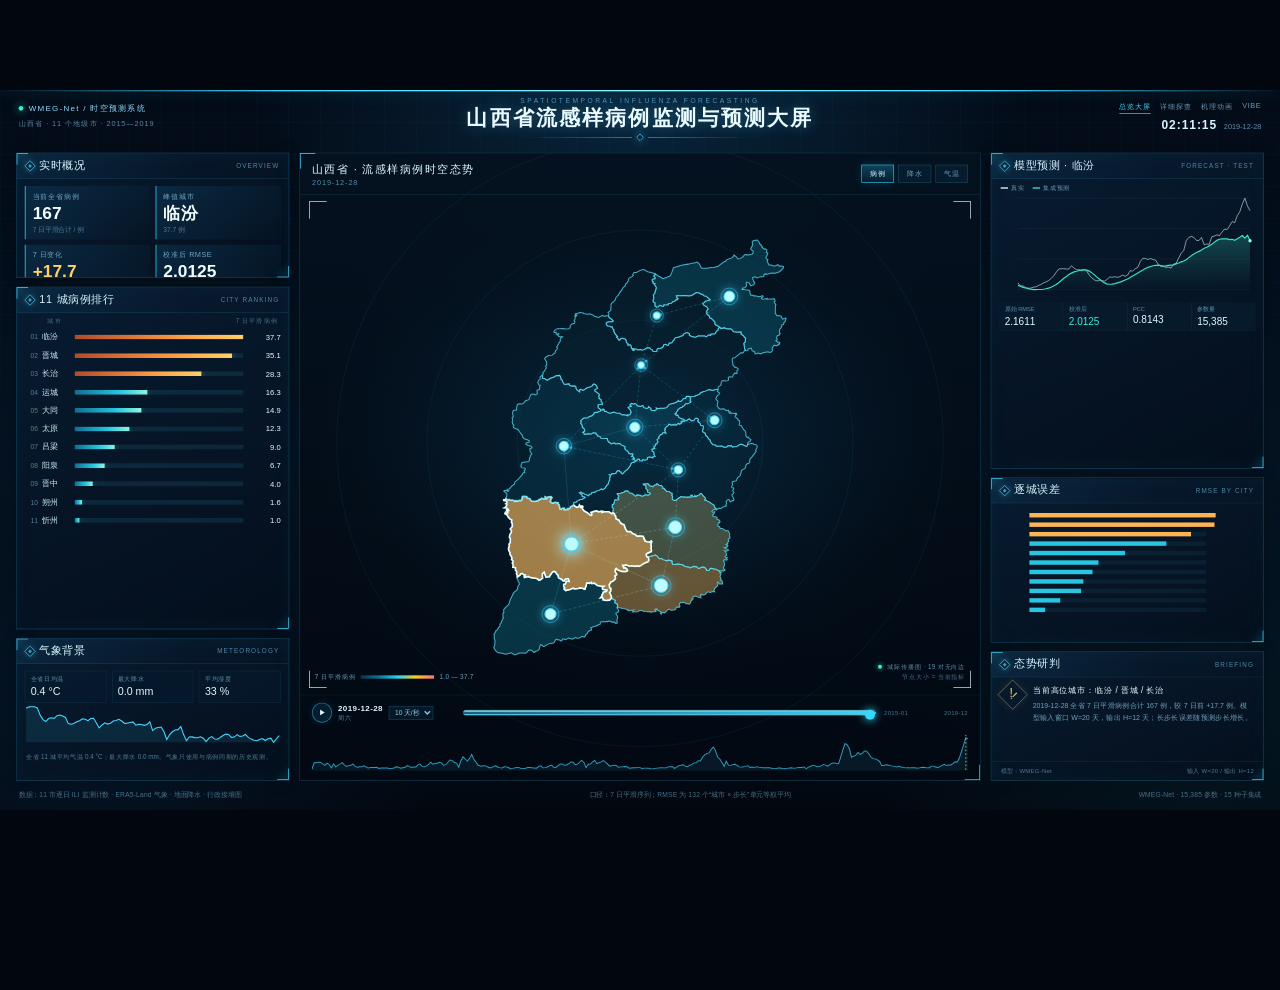
==== commit e290dd26: "feat: CENI-style provincial forecasting screen; keep explorer as explore.html" ====
--- a/index.html
+++ b/index.html
@@ -3,29 +3,137 @@
 <head>
 <meta charset="utf-8"/>
 <meta name="viewport" content="width=device-width, initial-scale=1"/>
-<title>WMEG-Net · 山西省流感样病例与气象可视化</title>
-<link rel="stylesheet" href="assets/style.css"/>
+<title>山西省流感样病例 · WMEG-Net 预测大屏</title>
+<link rel="stylesheet" href="assets/screen.css"/>
 </head>
 <body>
-<div id="app">
-  <header class="topbar">
-    <div class="brand">
-      <div class="logo">W</div>
-      <div>
-        <h1>山西省流感样病例 · 气象可视化</h1>
-        <p>WMEG-Net 结题项目 · 2015–2019 · 11 个地级市 · 建模输入窗口 20 天</p>
+<div id="screen">
+  <div class="screen-bg"></div>
+  <header class="screen-head">
+    <div class="head-left">
+      <div class="sys-tag"><i></i> WMEG-Net / 时空预测系统</div>
+      <div class="sys-sub">山西省 · 11 个地级市 · 2015—2019</div>
+    </div>
+    <div class="head-title">
+      <div class="title-kicker">SPATIOTEMPORAL INFLUENZA FORECASTING</div>
+      <h1>山西省流感样病例监测与预测大屏</h1>
+      <div class="title-line"><span></span><b></b><span></span></div>
+    </div>
+    <div class="head-right">
+      <nav class="head-nav">
+        <a class="on" href="index.html">总览大屏</a>
+        <a href="explore.html">详细探查</a>
+        <a href="explain.html">机理动画</a>
+        <a href="vibe.html">VIBE</a>
+      </nav>
+      <div class="clock"><b id="clock">--:--:--</b><span id="date">----</span></div>
+    </div>
+  </header>
+
+  <main class="screen-grid">
+    <aside class="col col-left">
+      <section class="panel p-overview">
+        <div class="panel-h"><span class="ph-ico"></span><h2>实时概况</h2><em>OVERVIEW</em></div>
+        <div class="metric-grid">
+          <div class="metric"><span>当前全省病例</span><b id="m-total">—</b><small>7 日平滑合计 / 例</small></div>
+          <div class="metric"><span>峰值城市</span><b id="m-topcity">—</b><small id="m-topval">—</small></div>
+          <div class="metric"><span>7 日变化</span><b id="m-delta">—</b><small>较 7 日前 / 例</small></div>
+          <div class="metric"><span>校准后 RMSE</span><b id="m-rmse">2.0125</b><small>持续性基线 2.1225</small></div>
+        </div>
+      </section>
+
+      <section class="panel p-rank">
+        <div class="panel-h"><span class="ph-ico"></span><h2>11 城病例排行</h2><em>CITY RANKING</em></div>
+        <div class="rank-head"><span>城市</span><span>7 日平滑病例</span></div>
+        <div id="rank" class="rank-list"></div>
+      </section>
+
+      <section class="panel p-weather">
+        <div class="panel-h"><span class="ph-ico"></span><h2>气象背景</h2><em>METEOROLOGY</em></div>
+        <div class="weather-row">
+          <div class="weather-k"><span>全省日均温</span><b id="w-tavg">—</b></div>
+          <div class="weather-k"><span>最大降水</span><b id="w-precip">—</b></div>
+          <div class="weather-k"><span>平均湿度</span><b id="w-rh">—</b></div>
+        </div>
+        <div id="weather-spark" class="spark"></div>
+        <p class="panel-note" id="weather-note">气象只使用与病例同期的历史观测；预测期不使用未来气象。</p>
+      </section>
+    </aside>
+
+    <section class="col col-center">
+      <div class="map-panel">
+        <div class="map-head">
+          <div class="map-title"><span>山西省 · 流感样病例时空态势</span><b id="map-date">2019-12-28</b></div>
+          <div class="map-tabs" id="map-tabs">
+            <button data-mode="cases" class="on">病例</button>
+            <button data-mode="precip">降水</button>
+            <button data-mode="tavg">气温</button>
+          </div>
+        </div>
+        <div class="map-stage">
+          <svg id="map" viewBox="0 0 780 610" preserveAspectRatio="xMidYMid meet"></svg>
+          <div class="map-corner tl"></div><div class="map-corner tr"></div>
+          <div class="map-corner bl"></div><div class="map-corner br"></div>
+          <div class="map-legend" id="map-legend"></div>
+          <div class="map-status">
+            <i></i> 城际传播图 · 19 对无向边
+            <span>节点大小 = 当前指标</span>
+          </div>
+          <div class="map-tip" id="map-tip"></div>
+        </div>
+        <div class="timeline">
+          <div class="tl-left">
+            <button id="play" class="play">▶</button>
+            <div class="tl-time"><b id="tl-date">2019-12-28</b><span id="tl-week">周六</span></div>
+            <select id="speed" aria-label="播放速度">
+              <option value="10">10 天/秒</option>
+              <option value="5">5 天/秒</option>
+              <option value="2">2 天/秒</option>
+            </select>
+          </div>
+          <input id="slider" type="range" min="0" max="1825" value="0"/>
+          <div class="tl-right"><span>2015-01</span><span>2019-12</span></div>
+          <div id="province-spark" class="province-spark"></div>
+        </div>
       </div>
-    </div>
-    <div class="nav" id="nav"><a class="btn" href="vibe.html" style="border-color:#f4b942;color:#f4b942">VIBE 版 · 2:30 →</a><a class="btn" href="explain.html">详细动画 →</a></div>
-  </header>
-  <section class="timebar" id="timebar"></section>
-  <main id="page"></main>
-  <footer class="foot">
-    数据：11 市逐日 ILI 计数（真实计数与 7 日平移平均）· 气象：ERA5-Land + 站点降水 · 城际边：行政区域接壤（19 对无向边）
+    </section>
+
+    <aside class="col col-right">
+      <section class="panel p-forecast">
+        <div class="panel-h"><span class="ph-ico"></span><h2>模型预测</h2><em>FORECAST · TEST</em></div>
+        <div class="chart-legend"><span class="lg true">真实</span><span class="lg pred">集成预测</span></div>
+        <div id="forecast-chart" class="forecast-chart"></div>
+        <div class="forecast-metrics">
+          <div><span>原始 RMSE</span><b>2.1611</b></div>
+          <div><span>校准后</span><b class="cy">2.0125</b></div>
+          <div><span>PCC</span><b>0.8143</b></div>
+          <div><span>参数量</span><b>15,385</b></div>
+        </div>
+      </section>
+
+      <section class="panel p-error">
+        <div class="panel-h"><span class="ph-ico"></span><h2>逐城误差</h2><em>RMSE BY CITY</em></div>
+        <div id="error-chart" class="error-chart"></div>
+      </section>
+
+      <section class="panel p-brief">
+        <div class="panel-h"><span class="ph-ico"></span><h2>态势研判</h2><em>BRIEFING</em></div>
+        <div class="brief-mark">!</div>
+        <div class="brief-body">
+          <b id="brief-title">冬季高峰 · 太原/临汾/运城偏高</b>
+          <p id="brief-text">2019-12-28 全省 7 日平滑病例达到阶段性高位；模型对第 1 步较稳定，长步长误差随预测步长增长。</p>
+        </div>
+        <div class="brief-foot"><span>模型：WMEG-Net</span><span>输入 W=20 / 输出 H=12</span></div>
+      </section>
+    </aside>
+  </main>
+
+  <footer class="screen-foot">
+    <span>数据：11 市逐日 ILI 监测计数 · ERA5-Land 气象 · 地面降水 · 行政接壤图</span>
+    <span>口径：7 日平滑序列；RMSE 为 132 个“城市 × 步长”单元等权平均</span>
+    <span>WMEG-Net · 15,385 参数 · 15 种子集成</span>
   </footer>
 </div>
-<script src="assets/app.js"></script>
-<script src="assets/three-d.js"></script>
-<script src="assets/v2.js"></script>
+<script src="assets/screen.js"></script>
 </body>
-</html>
+</html>
--- a/assets/screen.css
+++ b/assets/screen.css
@@ -0,0 +1,173 @@
+/* CENI-style provincial forecasting screen · WMEG-Net */
+:root{
+  --bg0:#02070f; --bg1:#04101f; --bg2:#061a2d;
+  --panel:rgba(6,22,40,.92); --panel2:rgba(8,29,51,.72);
+  --cyan:#42d7ff; --cyan2:#22b8e6; --teal:#35f0cf; --blue:#2c7dff;
+  --gold:#ffd166; --red:#ff5d73; --text:#dff4ff; --muted:#6e9fbc; --line:rgba(66,215,255,.22);
+  --font:"Bahnschrift","DIN Alternate","Microsoft YaHei","PingFang SC",sans-serif;
+}
+*{box-sizing:border-box}
+html,body{margin:0;width:100%;height:100%;overflow:hidden;background:var(--bg0);font-family:var(--font);color:var(--text)}
+body{display:flex;align-items:center;justify-content:center}
+#screen{width:1920px;height:1080px;position:relative;overflow:hidden;background:var(--bg0);transform-origin:center center;flex:0 0 auto}
+.screen-bg{position:absolute;inset:0;background:
+  radial-gradient(900px 520px at 50% 0%,rgba(22,100,150,.30),transparent 65%),
+  radial-gradient(800px 600px at 8% 92%,rgba(12,70,120,.18),transparent 62%),
+  radial-gradient(800px 600px at 94% 90%,rgba(10,90,110,.16),transparent 62%),
+  linear-gradient(180deg,#030b17 0%,#041322 52%,#020810 100%)}
+.screen-bg:before{content:"";position:absolute;inset:0;background-image:
+  linear-gradient(rgba(71,188,230,.055) 1px,transparent 1px),
+  linear-gradient(90deg,rgba(71,188,230,.045) 1px,transparent 1px);
+  background-size:48px 48px;mask-image:linear-gradient(180deg,rgba(0,0,0,.65),transparent 78%)}
+.screen-bg:after{content:"";position:absolute;left:0;right:0;top:0;height:2px;background:linear-gradient(90deg,transparent,#35d7ff 22%,#8af7ff 50%,#35d7ff 78%,transparent);box-shadow:0 0 24px rgba(53,215,255,.5)}
+
+/* header */
+.screen-head{position:relative;height:92px;padding:10px 28px 0;display:grid;grid-template-columns:1fr auto 1fr;align-items:start;z-index:3}
+.head-left{padding-top:9px}
+.sys-tag{display:flex;align-items:center;gap:8px;font-size:12px;letter-spacing:.16em;color:#8edcff}
+.sys-tag i{width:7px;height:7px;border-radius:50%;background:var(--teal);box-shadow:0 0 12px var(--teal)}
+.sys-sub{margin-top:7px;font-size:11px;letter-spacing:.12em;color:#5685a4}
+.head-title{text-align:center;min-width:760px}
+.title-kicker{font-size:10px;letter-spacing:.38em;color:#4e94b6;margin-bottom:4px}
+.head-title h1{margin:0;font-size:31px;line-height:1.1;letter-spacing:.12em;font-weight:600;color:#eafbff;text-shadow:0 0 22px rgba(79,210,255,.34)}
+.title-line{display:flex;align-items:center;justify-content:center;gap:8px;margin-top:8px}
+.title-line span{display:block;width:160px;height:1px;background:linear-gradient(90deg,transparent,rgba(66,215,255,.7))}
+.title-line span:last-child{transform:scaleX(-1)}
+.title-line b{width:8px;height:8px;border:1px solid var(--cyan);transform:rotate(45deg);box-shadow:0 0 12px rgba(66,215,255,.6)}
+.head-right{display:flex;flex-direction:column;align-items:flex-end;gap:6px;padding-top:4px}
+.head-nav{display:flex;gap:14px;font-size:11px;letter-spacing:.08em}
+.head-nav a{color:#6a9ab6;text-decoration:none;padding:3px 0;border-bottom:1px solid transparent}
+.head-nav a:hover{color:#c8f3ff}
+.head-nav a.on{color:var(--cyan);border-bottom-color:var(--cyan)}
+.clock{display:flex;align-items:baseline;gap:10px;font-variant-numeric:tabular-nums}
+.clock b{font-size:18px;color:#d9f6ff;letter-spacing:.08em}
+.clock span{font-size:11px;color:#608eab}
+
+/* layout */
+.screen-grid{position:relative;display:grid;grid-template-columns:410px minmax(0,1fr) 410px;gap:15px;height:944px;padding:2px 24px 0;z-index:2}
+.col{display:flex;flex-direction:column;gap:13px;min-height:0}
+.col-left{display:grid;grid-template-rows:188px minmax(0,1fr) 214px}
+.col-right{display:grid;grid-template-rows:minmax(0,1fr) 248px 194px}
+.col-center{min-width:0}
+
+/* panels */
+.panel{position:relative;min-height:0;background:linear-gradient(155deg,rgba(8,28,50,.94),rgba(4,14,27,.91));border:1px solid var(--line);box-shadow:inset 0 0 26px rgba(21,139,190,.055),0 0 20px rgba(0,0,0,.28);overflow:hidden}
+.panel:before,.panel:after{content:"";position:absolute;width:16px;height:16px;pointer-events:none;z-index:2}
+.panel:before{left:-1px;top:-1px;border-left:2px solid var(--cyan);border-top:2px solid var(--cyan);filter:drop-shadow(0 0 6px rgba(66,215,255,.6))}
+.panel:after{right:-1px;bottom:-1px;border-right:2px solid var(--cyan);border-bottom:2px solid var(--cyan);filter:drop-shadow(0 0 6px rgba(66,215,255,.6))}
+.panel-h{display:flex;align-items:center;gap:8px;height:38px;padding:0 14px;border-bottom:1px solid rgba(66,215,255,.13);background:linear-gradient(90deg,rgba(26,96,134,.16),transparent 62%)}
+.ph-ico{width:12px;height:12px;border:1px solid var(--cyan);transform:rotate(45deg);box-shadow:0 0 10px rgba(66,215,255,.35);position:relative}
+.ph-ico:before{content:"";position:absolute;inset:3px;background:var(--cyan);opacity:.7}
+.panel-h h2{font-size:16px;letter-spacing:.08em;margin:0;font-weight:500;color:#d8f6ff}
+.panel-h em{margin-left:auto;font-style:normal;font-size:9.5px;letter-spacing:.18em;color:#4e87a5}
+
+/* overview */
+.metric-grid{display:grid;grid-template-columns:1fr 1fr;gap:8px;padding:11px 12px 12px}
+.metric{position:relative;padding:8px 10px 7px;background:linear-gradient(135deg,rgba(14,56,86,.55),rgba(5,22,39,.35));border-left:2px solid rgba(53,207,255,.6);min-width:0}
+.metric span{display:block;font-size:11px;color:#6fa6c3;letter-spacing:.06em}
+.metric b{display:block;margin-top:3px;font-size:26px;line-height:1.15;color:#f2fdff;font-weight:600;font-variant-numeric:tabular-nums;white-space:nowrap;overflow:hidden;text-overflow:ellipsis}
+.metric b.cy{color:var(--teal)}
+.metric small{display:block;margin-top:3px;font-size:10px;color:#4a7895;white-space:nowrap;overflow:hidden;text-overflow:ellipsis}
+.metric:nth-child(3) b.neg{color:var(--teal)}
+.metric:nth-child(3) b.pos{color:var(--gold)}
+
+/* ranking */
+.rank-head{display:flex;justify-content:space-between;padding:7px 16px 3px 46px;font-size:9.5px;color:#456f8b;letter-spacing:.08em}
+.rank-list{display:flex;flex-direction:column;gap:4px;padding:2px 12px 9px}
+.rank-row{display:grid;grid-template-columns:20px 43px minmax(0,1fr) 50px;align-items:center;gap:6px;height:23.5px;font-size:11.5px;color:#9cc9dd}
+.rank-row .rk{font-size:10px;color:#557f99;font-variant-numeric:tabular-nums;text-align:right}
+.rank-row .nm{color:#cdefff;letter-spacing:.03em}
+.rank-row .bar{height:7px;background:rgba(31,89,116,.28);position:relative;overflow:hidden;border-radius:1px}
+.rank-row .bar i{display:block;height:100%;width:0;background:linear-gradient(90deg,#116d90,#22c4e0 60%,#8ff5df);box-shadow:0 0 10px rgba(41,206,231,.45);transition:width .45s ease}
+.rank-row .vl{text-align:right;color:#ecfbff;font-variant-numeric:tabular-nums}
+.rank-row.hot .bar i{background:linear-gradient(90deg,#b3492a,#ff9f43 65%,#ffd166);box-shadow:0 0 10px rgba(255,159,67,.4)}
+.rank-row.sel .nm{color:var(--cyan)}
+.rank-row.sel{background:rgba(34,196,224,.08)}
+
+/* weather */
+.weather-row{display:grid;grid-template-columns:repeat(3,1fr);gap:8px;padding:10px 12px 4px}
+.weather-k{padding:6px 8px;background:rgba(6,28,47,.46);border:1px solid rgba(66,215,255,.1)}
+.weather-k span{display:block;font-size:9.5px;color:#5f91ac}
+.weather-k b{display:block;margin-top:3px;font-size:16px;color:#dff8ff;font-weight:500}
+.spark{height:66px;padding:0 12px}
+.panel-note{margin:5px 14px 0;font-size:9.5px;line-height:1.55;color:#4f7d98}
+
+/* center map */
+.map-panel{height:100%;display:flex;flex-direction:column;background:
+  radial-gradient(620px 420px at 50% 46%,rgba(13,70,105,.24),transparent 70%),
+  linear-gradient(180deg,rgba(4,17,31,.96),rgba(2,9,18,.97));border:1px solid rgba(66,215,255,.2);position:relative;overflow:hidden}
+.map-panel:before,.map-panel:after{content:"";position:absolute;width:22px;height:22px;z-index:2;pointer-events:none}
+.map-panel:before{left:-1px;top:-1px;border-left:2px solid var(--cyan);border-top:2px solid var(--cyan)}
+.map-panel:after{right:-1px;bottom:-1px;border-right:2px solid var(--cyan);border-bottom:2px solid var(--cyan)}
+.map-head{height:62px;display:flex;align-items:center;padding:0 18px;border-bottom:1px solid rgba(66,215,255,.12)}
+.map-title span{display:block;font-size:17px;letter-spacing:.1em;color:#dff8ff}
+.map-title b{display:block;margin-top:3px;font-size:11px;letter-spacing:.12em;color:#4f8fab;font-weight:400}
+.map-tabs{margin-left:auto;display:flex;gap:6px}
+.map-tabs button{background:rgba(10,42,66,.45);border:1px solid rgba(66,215,255,.22);color:#6f9fba;font-family:inherit;font-size:11px;padding:5px 12px;cursor:pointer;letter-spacing:.06em}
+.map-tabs button.on{color:#e8fdff;border-color:rgba(66,215,255,.8);background:linear-gradient(180deg,rgba(19,100,133,.6),rgba(7,42,64,.5));box-shadow:0 0 16px rgba(66,215,255,.14)}
+.map-stage{position:relative;flex:1;min-height:0}
+#map{position:absolute;inset:4px 0 0;width:100%;height:100%;overflow:visible}
+.map-corner{position:absolute;width:26px;height:26px;border-color:rgba(66,215,255,.45);pointer-events:none}
+.map-corner.tl{left:14px;top:10px;border-left:1px solid;border-top:1px solid}.map-corner.tr{right:14px;top:10px;border-right:1px solid;border-top:1px solid}
+.map-corner.bl{left:14px;bottom:10px;border-left:1px solid;border-bottom:1px solid}.map-corner.br{right:14px;bottom:10px;border-right:1px solid;border-bottom:1px solid}
+.map-legend{position:absolute;left:22px;bottom:20px;display:flex;align-items:center;gap:8px;font-size:9.5px;color:#6d9cb5;letter-spacing:.05em}
+.map-legend .bar{width:110px;height:5px;background:linear-gradient(90deg,#08324a,#0e7490,#22d3ee,#facc15,#fb7185)}
+.map-status{position:absolute;right:22px;bottom:18px;text-align:right;font-size:9.5px;color:#5f8da7;line-height:1.7;letter-spacing:.04em}
+.map-status i{display:inline-block;width:6px;height:6px;background:var(--teal);border-radius:50%;margin-right:5px;box-shadow:0 0 8px var(--teal)}
+.map-status span{display:block;color:#456f88}
+.map-tip{position:absolute;display:none;pointer-events:none;padding:7px 9px;background:rgba(3,15,27,.94);border:1px solid rgba(66,215,255,.45);font-size:10.5px;color:#d9f7ff;line-height:1.55;z-index:5;white-space:nowrap;box-shadow:0 8px 22px rgba(0,0,0,.45)}
+.map-tip b{color:var(--cyan);font-weight:600}
+
+/* timeline */
+.timeline{height:128px;position:relative;border-top:1px solid rgba(66,215,255,.13);padding:9px 18px 0;display:grid;grid-template-columns:210px minmax(0,1fr) 126px;grid-template-rows:34px 1fr;gap:2px 14px;align-items:center}
+.tl-left{display:flex;align-items:center;gap:9px;grid-column:1}
+.play{width:30px;height:30px;border-radius:50%;border:1px solid rgba(66,215,255,.55);background:rgba(9,49,72,.55);color:#dffaff;font-size:10px;cursor:pointer;padding:0;box-shadow:0 0 14px rgba(66,215,255,.12)}
+.play:hover{background:rgba(17,96,128,.6)}
+.tl-time b{display:block;font-size:12px;color:#dff8ff;letter-spacing:.05em;font-variant-numeric:tabular-nums}
+.tl-time span{display:block;font-size:9.5px;color:#5b8ba5;margin-top:2px}
+#speed{background:rgba(7,30,50,.7);border:1px solid rgba(66,215,255,.2);color:#8fc9df;font-family:inherit;font-size:10px;padding:3px 4px;outline:none}
+#slider{grid-column:2;width:100%;accent-color:#36d7ff;height:18px;background:transparent}
+#slider::-webkit-slider-runnable-track{height:3px;background:linear-gradient(90deg,#1a5f7b,#36d7ff);border-radius:2px}
+#slider::-webkit-slider-thumb{-webkit-appearance:none;width:11px;height:11px;margin-top:-4px;border-radius:50%;background:#d8fbff;box-shadow:0 0 12px #36d7ff}
+.tl-right{grid-column:3;display:flex;justify-content:space-between;font-size:9px;color:#497590;letter-spacing:.05em}
+.province-spark{grid-column:1 / -1;height:54px;min-height:0}
+.province-spark svg{width:100%;height:100%;display:block}
+
+/* right charts */
+.chart-legend{display:flex;gap:12px;padding:8px 14px 0;font-size:9.5px;color:#6a99b4}
+.chart-legend .lg:before{content:"";display:inline-block;width:11px;height:2px;margin-right:5px;vertical-align:middle}
+.chart-legend .true:before{background:#d9fbff}.chart-legend .pred:before{background:#39e0c5}.chart-legend .base:before{background:#8d6bff}
+.forecast-chart{height:164px;padding:0 12px}
+.forecast-chart svg{width:100%;height:100%;display:block;overflow:visible}
+.forecast-metrics{display:grid;grid-template-columns:repeat(4,1fr);gap:1px;margin:0 12px 9px;background:rgba(66,215,255,.1)}
+.forecast-metrics div{background:rgba(6,25,43,.88);padding:6px 8px}
+.forecast-metrics span{display:block;font-size:8.5px;color:#5d8eaa}
+.forecast-metrics b{display:block;margin-top:2px;font-size:15px;color:#dffbff;font-weight:500;font-variant-numeric:tabular-nums}
+.forecast-metrics b.cy{color:var(--teal)}
+.error-chart{height:190px;padding:6px 14px 8px}
+.error-chart svg{width:100%;height:100%;display:block}
+.p-brief{display:flex;flex-direction:column}
+.brief-mark{position:absolute;left:16px;top:48px;width:32px;height:32px;border:1px solid rgba(255,209,102,.55);color:var(--gold);display:flex;align-items:center;justify-content:center;font-size:18px;transform:rotate(45deg);box-shadow:0 0 14px rgba(255,209,102,.1)}
+.brief-mark:before{content:"!";transform:rotate(-45deg)}
+.brief-body{padding:11px 16px 0 62px}
+.brief-body b{display:block;font-size:12.5px;color:#f0fcff;font-weight:500;letter-spacing:.03em}
+.brief-body p{margin:6px 0 0;font-size:10.5px;line-height:1.7;color:#6f9fb8}
+.brief-foot{margin-top:auto;display:flex;justify-content:space-between;padding:7px 14px;border-top:1px solid rgba(66,215,255,.1);font-size:9px;color:#4c7892;letter-spacing:.04em}
+
+/* footer */
+.screen-foot{position:relative;height:44px;display:flex;align-items:center;justify-content:space-between;padding:0 28px;font-size:10px;color:#466f88;letter-spacing:.03em;z-index:2}
+.screen-foot span{white-space:nowrap}
+
+/* svg map */
+.city-zone{cursor:pointer;transition:fill .4s ease,filter .3s ease}
+.city-zone:hover{filter:brightness(1.22)}
+.city-label{pointer-events:none;font-size:12px;fill:#c8f4ff;paint-order:stroke;stroke:rgba(1,9,16,.85);stroke-width:2.5px;letter-spacing:.02em}
+.city-val{pointer-events:none;font-size:10.5px;fill:#8ee7f7;paint-order:stroke;stroke:rgba(1,9,16,.8);stroke-width:2px}
+.edge-line{stroke:rgba(51,178,218,.34);stroke-width:1;stroke-dasharray:3 3;fill:none}
+.edge-flow{fill:#6ff4ff;filter:drop-shadow(0 0 3px #33d8ff)}
+.node-core{fill:#bdfbff;stroke:#42d7ff;stroke-width:1.2;filter:drop-shadow(0 0 7px rgba(66,215,255,.9))}
+.node-ring{fill:none;stroke:rgba(66,215,255,.7);stroke-width:1;opacity:.8}
+.node-pulse{fill:none;stroke:rgba(66,215,255,.5);stroke-width:1;animation:pulse 2.4s ease-out infinite}
+@keyframes pulse{0%{r:5;opacity:.7}100%{r:18;opacity:0}}
+.map-grid{stroke:rgba(66,215,255,.05);stroke-width:1}
+.map-ring{fill:none;stroke:rgba(66,215,255,.08);stroke-width:1}
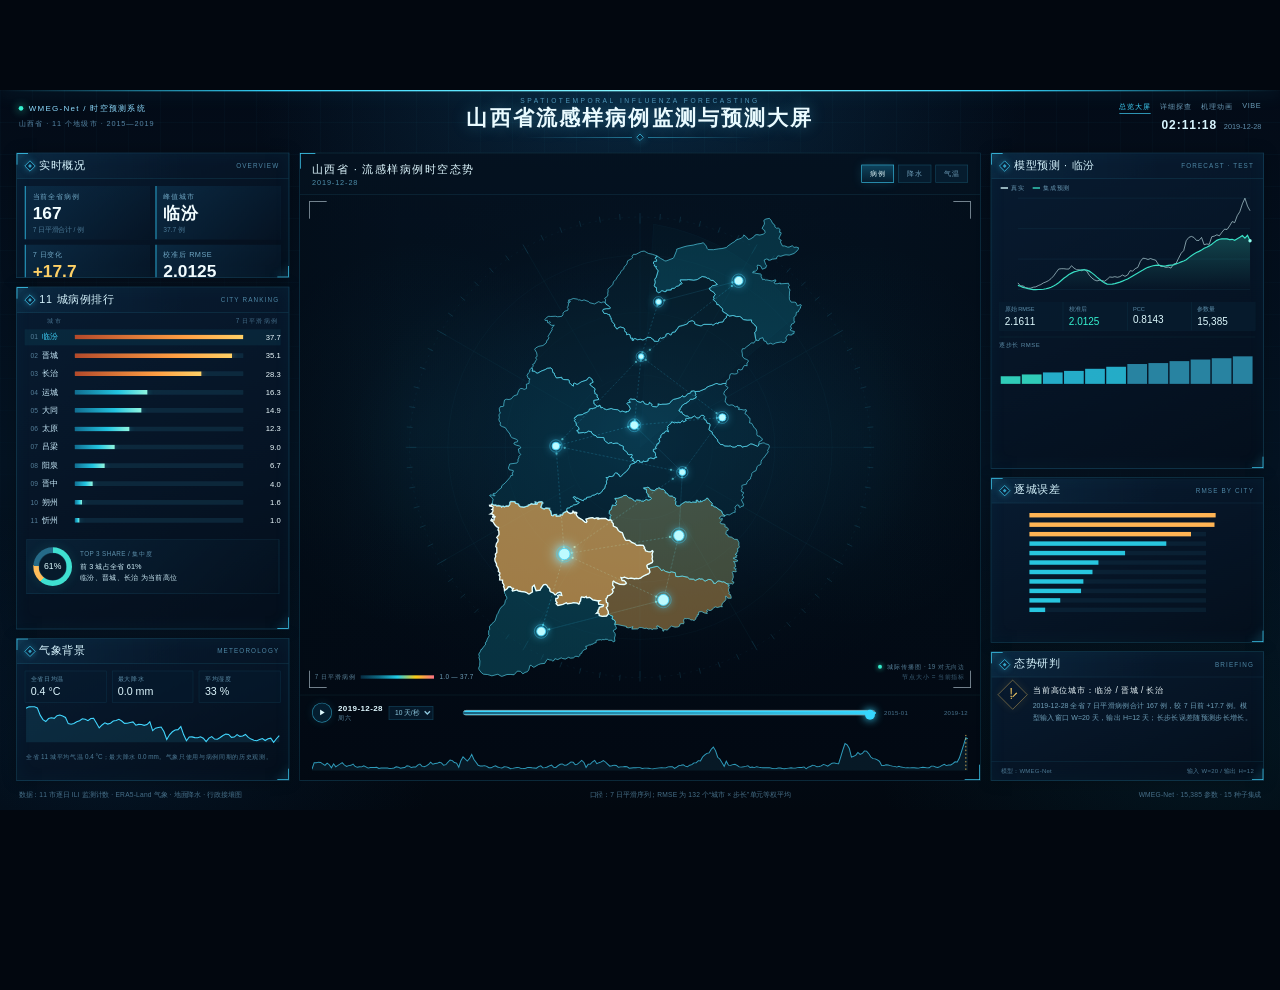
==== commit 5f3f63ea: "style: enlarge Shanxi map and add circular HUD; fill empty screen space" ====
--- a/index.html
+++ b/index.html
@@ -46,6 +46,7 @@
         <div class="panel-h"><span class="ph-ico"></span><h2>11 城病例排行</h2><em>CITY RANKING</em></div>
         <div class="rank-head"><span>城市</span><span>7 日平滑病例</span></div>
         <div id="rank" class="rank-list"></div>
+        <div id="rank-summary" class="rank-summary"></div>
       </section>
 
       <section class="panel p-weather">
@@ -71,7 +72,7 @@
           </div>
         </div>
         <div class="map-stage">
-          <svg id="map" viewBox="0 0 780 610" preserveAspectRatio="xMidYMid meet"></svg>
+          <svg id="map" viewBox="0 0 900 760" preserveAspectRatio="xMidYMid meet"></svg>
           <div class="map-corner tl"></div><div class="map-corner tr"></div>
           <div class="map-corner bl"></div><div class="map-corner br"></div>
           <div class="map-legend" id="map-legend"></div>
@@ -109,6 +110,7 @@
           <div><span>PCC</span><b>0.8143</b></div>
           <div><span>参数量</span><b>15,385</b></div>
         </div>
+        <div class="horizon-wrap"><span>逐步长 RMSE</span><div id="horizon-chart" class="horizon-chart"></div></div>
       </section>
 
       <section class="panel p-error">
--- a/assets/screen.css
+++ b/assets/screen.css
@@ -105,7 +105,8 @@
 .map-tabs{margin-left:auto;display:flex;gap:6px}
 .map-tabs button{background:rgba(10,42,66,.45);border:1px solid rgba(66,215,255,.22);color:#6f9fba;font-family:inherit;font-size:11px;padding:5px 12px;cursor:pointer;letter-spacing:.06em}
 .map-tabs button.on{color:#e8fdff;border-color:rgba(66,215,255,.8);background:linear-gradient(180deg,rgba(19,100,133,.6),rgba(7,42,64,.5));box-shadow:0 0 16px rgba(66,215,255,.14)}
-.map-stage{position:relative;flex:1;min-height:0}
+.map-stage{position:relative;flex:1;min-height:0;background:radial-gradient(360px 420px at 18% 48%,rgba(24,138,170,.08),transparent 70%),radial-gradient(360px 420px at 82% 48%,rgba(24,138,170,.06),transparent 70%)}
+.map-stage:before{content:"";position:absolute;inset:0;pointer-events:none;background:linear-gradient(90deg,rgba(2,10,20,.28),transparent 16%,transparent 84%,rgba(2,10,20,.28));z-index:1}
 #map{position:absolute;inset:4px 0 0;width:100%;height:100%;overflow:visible}
 .map-corner{position:absolute;width:26px;height:26px;border-color:rgba(66,215,255,.45);pointer-events:none}
 .map-corner.tl{left:14px;top:10px;border-left:1px solid;border-top:1px solid}.map-corner.tr{right:14px;top:10px;border-right:1px solid;border-top:1px solid}
@@ -171,3 +172,15 @@
 @keyframes pulse{0%{r:5;opacity:.7}100%{r:18;opacity:0}}
 .map-grid{stroke:rgba(66,215,255,.05);stroke-width:1}
 .map-ring{fill:none;stroke:rgba(66,215,255,.08);stroke-width:1}
+/* extra fillers: ranking share + horizon */
+.rank-summary{display:flex;align-items:center;gap:12px;margin:7px 14px 0;padding:9px 10px;background:linear-gradient(135deg,rgba(11,44,68,.52),rgba(4,18,32,.3));border:1px solid rgba(66,215,255,.10);min-height:82px}
+.rank-donut{width:58px;height:58px;border-radius:50%;flex:0 0 auto;position:relative;background:conic-gradient(#3fe0d0 0 62%,#ffbd5a 62% 81%,#256b88 81% 100%);box-shadow:0 0 18px rgba(63,224,208,.12)}
+.rank-donut:after{content:"";position:absolute;inset:8px;border-radius:50%;background:#061a2b;border:1px solid rgba(66,215,255,.16)}
+.rank-donut b{position:absolute;inset:0;display:flex;align-items:center;justify-content:center;z-index:1;font-size:13px;color:#dffcff;font-weight:500}
+.rank-sum-txt{min-width:0}
+.rank-sum-txt span{display:block;font-size:9.5px;color:#5e91ad;letter-spacing:.06em}
+.rank-sum-txt b{display:block;margin-top:4px;font-size:11px;color:#cfedf8;font-weight:400;line-height:1.5}
+.horizon-wrap{margin:2px 12px 9px;padding-top:6px;border-top:1px solid rgba(66,215,255,.09)}
+.horizon-wrap>span{display:block;font-size:9px;color:#5a89a4;letter-spacing:.08em;margin-bottom:3px}
+.horizon-chart{height:63px}
+.horizon-chart svg{width:100%;height:100%;display:block}
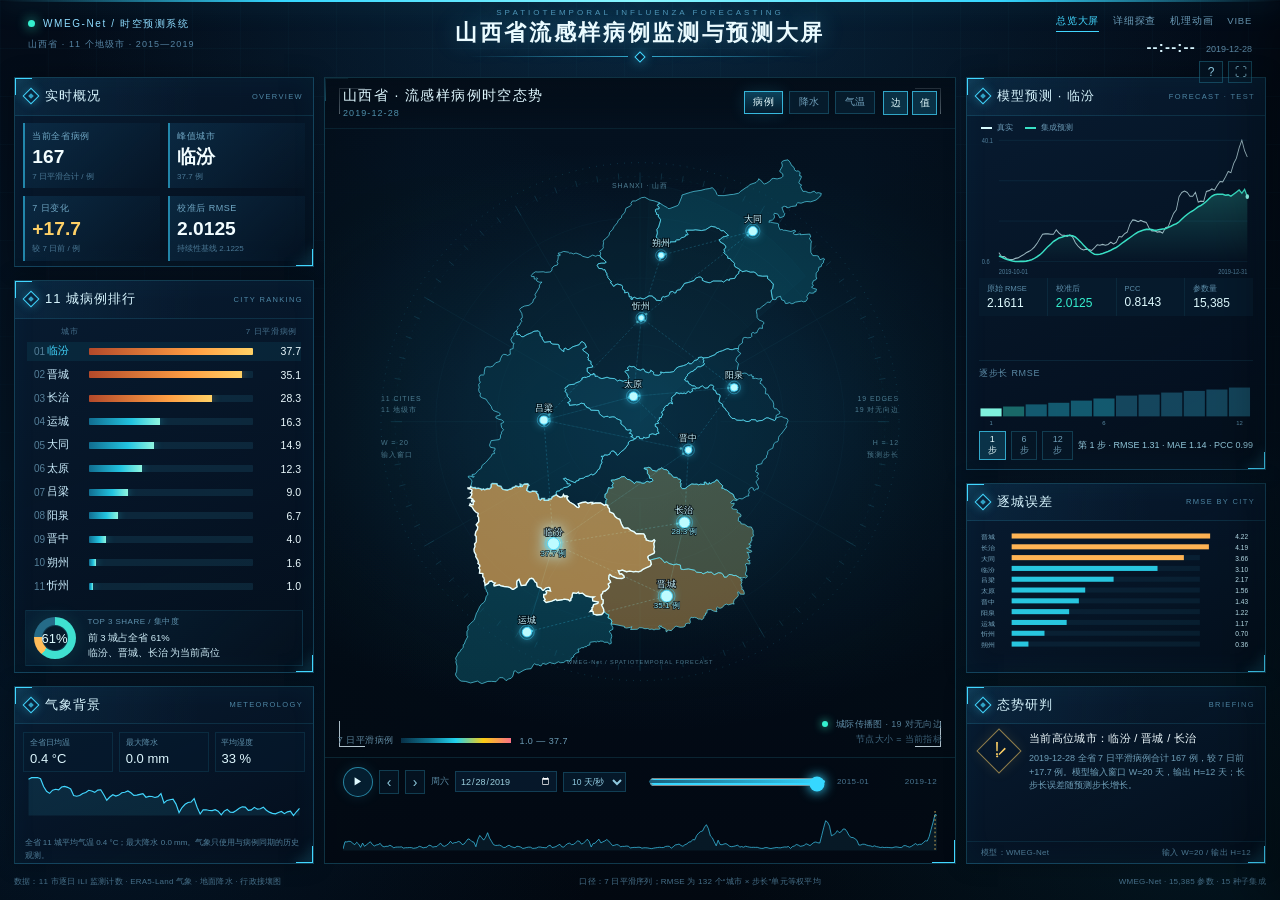
==== commit b412c6c6: "feat: city drawer, horizon control, deep links, help, fullscreen and data export" ====
--- a/index.html
+++ b/index.html
@@ -27,6 +27,10 @@
         <a href="vibe.html">VIBE</a>
       </nav>
       <div class="clock"><b id="clock">--:--:--</b><span id="date">----</span></div>
+      <div class="head-actions">
+        <button id="btn-help" class="icon-btn" title="数据与指标说明" aria-label="数据与指标说明">?</button>
+        <button id="btn-full" class="icon-btn" title="全屏" aria-label="全屏">⛶</button>
+      </div>
     </div>
   </header>
 
@@ -70,6 +74,10 @@
             <button data-mode="precip">降水</button>
             <button data-mode="tavg">气温</button>
           </div>
+          <div class="map-tools">
+            <button id="toggle-edges" class="tool-btn on" title="显示/隐藏城际边">边</button>
+            <button id="toggle-labels" class="tool-btn on" title="显示/隐藏城市数值">值</button>
+          </div>
         </div>
         <div class="map-stage">
           <svg id="map" viewBox="0 0 900 760" preserveAspectRatio="xMidYMid meet"></svg>
@@ -85,7 +93,10 @@
         <div class="timeline">
           <div class="tl-left">
             <button id="play" class="play">▶</button>
+            <button id="prev" class="step-btn" aria-label="前一天">‹</button>
+            <button id="next" class="step-btn" aria-label="后一天">›</button>
             <div class="tl-time"><b id="tl-date">2019-12-28</b><span id="tl-week">周六</span></div>
+            <input id="date-pick" type="date" min="2015-01-01" max="2019-12-31" value="2019-12-28" aria-label="选择日期"/>
             <select id="speed" aria-label="播放速度">
               <option value="10">10 天/秒</option>
               <option value="5">5 天/秒</option>
@@ -110,7 +121,7 @@
           <div><span>PCC</span><b>0.8143</b></div>
           <div><span>参数量</span><b>15,385</b></div>
         </div>
-        <div class="horizon-wrap"><span>逐步长 RMSE</span><div id="horizon-chart" class="horizon-chart"></div></div>
+        <div class="horizon-wrap"><span>逐步长 RMSE</span><div id="horizon-chart" class="horizon-chart"></div><div id="horizon-select" class="horizon-select"><button data-h="1" class="on">1 步</button><button data-h="6">6 步</button><button data-h="12">12 步</button><em id="horizon-stat">RMSE 0.56 · MAE 0.40 · PCC 0.99</em></div></div>
       </section>
 
       <section class="panel p-error">
@@ -136,6 +147,39 @@
     <span>WMEG-Net · 15,385 参数 · 15 种子集成</span>
   </footer>
 </div>
+
+<div id="drawer-mask" class="drawer-mask"></div>
+<aside id="city-drawer" class="city-drawer" aria-hidden="true" role="dialog" aria-label="城市详情">
+  <div class="drawer-head">
+    <div><span class="drawer-kicker">CITY PROFILE · 城市画像</span><h2 id="drawer-city">临汾市</h2><p id="drawer-sub">—</p></div>
+    <button id="drawer-close" class="drawer-close" aria-label="关闭城市详情">×</button>
+  </div>
+  <div class="drawer-stats" id="drawer-stats"></div>
+  <div class="drawer-section"><div class="drawer-sec-h"><h3>近 60 天病例</h3><span>原始 / 7 日平滑</span></div><div id="drawer-trend" class="drawer-chart"></div></div>
+  <div class="drawer-section"><div class="drawer-sec-h"><h3>同期气象</h3><span>气温 / 降水</span></div><div id="drawer-weather-chart" class="drawer-chart"></div></div>
+  <div class="drawer-metrics" id="drawer-metrics"></div>
+  <div class="drawer-section drawer-neighbors"><div class="drawer-sec-h"><h3>接壤城市</h3><span>19 条无向边</span></div><div id="drawer-neighbors" class="neighbor-list"></div></div>
+  <div class="drawer-actions">
+    <a id="drawer-explore" class="drawer-link" href="explore.html">在详细探查页打开 →</a>
+    <button id="drawer-csv" class="drawer-btn">导出 CSV</button>
+  </div>
+</aside>
+
+<div id="help-mask" class="modal-mask"></div>
+<div id="help-modal" class="help-modal" role="dialog" aria-hidden="true" aria-label="数据与指标说明">
+  <div class="drawer-head"><div><span class="drawer-kicker">ABOUT THIS DASHBOARD</span><h2>数据与指标说明</h2></div><button id="help-close" class="drawer-close" aria-label="关闭说明">×</button></div>
+  <div class="help-body">
+    <p><b>时间范围</b>2015-01-01 至 2019-12-31，11 个地级市逐日数据；默认打开 2019-12-28（2019 年峰值日）。</p>
+    <p><b>病例口径</b>页面显示 7 日平滑病例数，不是原始监测计数；地图与排行使用同一口径。</p>
+    <p><b>模型口径</b>WMEG-Net，15,385 个可学习参数，输入窗口 W=20 天，输出 H=12 步；测试集为 2018-12-03 至 2019-12-31。</p>
+    <p><b>误差口径</b>原始 RMSE 2.1611，持续性基线 2.1225；校准后 RMSE 2.0125。总体 RMSE 为 132 个“城市 × 步长”单元等权平均。</p>
+    <p><b>气象</b>ERA5-Land 日均气温、相对湿度、绝对湿度与地面降水；预测期不使用未来气象。</p>
+    <p><b>快捷键</b><kbd>Space</kbd> 播放/暂停 · <kbd>←</kbd><kbd>→</kbd> 前后一天 · <kbd>Esc</kbd> 关闭弹层。</p>
+    <p><b>更多</b>右上角「详细探查」可查看每城输入窗口、拟合曲线与机理；「机理动画」「VIBE」为讲解页。</p>
+  </div>
+</div>
+
+<div id="loading" class="loading"><div class="loader"></div><span>正在加载 11 城 · 1,826 天数据…</span></div>
 <script src="assets/screen.js"></script>
 </body>
 </html>
--- a/assets/screen.css
+++ b/assets/screen.css
@@ -5,11 +5,12 @@
   --cyan:#42d7ff; --cyan2:#22b8e6; --teal:#35f0cf; --blue:#2c7dff;
   --gold:#ffd166; --red:#ff5d73; --text:#dff4ff; --muted:#6e9fbc; --line:rgba(66,215,255,.22);
   --font:"Bahnschrift","DIN Alternate","Microsoft YaHei","PingFang SC",sans-serif;
+  --head-h:92px;--foot-h:44px;--timeline-h:128px;--map-head-h:62px;
 }
 *{box-sizing:border-box}
 html,body{margin:0;width:100%;height:100%;overflow:hidden;background:var(--bg0);font-family:var(--font);color:var(--text)}
-body{display:flex;align-items:center;justify-content:center}
-#screen{width:1920px;height:1080px;position:relative;overflow:hidden;background:var(--bg0);transform-origin:center center;flex:0 0 auto}
+body{display:block;position:relative}
+#screen{width:1920px;height:var(--design-h,1080px);position:absolute;left:0;top:0;overflow:hidden;background:var(--bg0);transform-origin:top left;flex:0 0 auto}
 .screen-bg{position:absolute;inset:0;background:
   radial-gradient(900px 520px at 50% 0%,rgba(22,100,150,.30),transparent 65%),
   radial-gradient(800px 600px at 8% 92%,rgba(12,70,120,.18),transparent 62%),
@@ -22,7 +23,7 @@
 .screen-bg:after{content:"";position:absolute;left:0;right:0;top:0;height:2px;background:linear-gradient(90deg,transparent,#35d7ff 22%,#8af7ff 50%,#35d7ff 78%,transparent);box-shadow:0 0 24px rgba(53,215,255,.5)}
 
 /* header */
-.screen-head{position:relative;height:92px;padding:10px 28px 0;display:grid;grid-template-columns:1fr auto 1fr;align-items:start;z-index:3}
+.screen-head{position:relative;height:var(--head-h);padding:10px 28px 0;display:grid;grid-template-columns:1fr auto 1fr;align-items:start;z-index:3}
 .head-left{padding-top:9px}
 .sys-tag{display:flex;align-items:center;gap:8px;font-size:12px;letter-spacing:.16em;color:#8edcff}
 .sys-tag i{width:7px;height:7px;border-radius:50%;background:var(--teal);box-shadow:0 0 12px var(--teal)}
@@ -44,7 +45,7 @@
 .clock span{font-size:11px;color:#608eab}
 
 /* layout */
-.screen-grid{position:relative;display:grid;grid-template-columns:410px minmax(0,1fr) 410px;gap:15px;height:944px;padding:2px 24px 0;z-index:2}
+.screen-grid{position:relative;display:grid;grid-template-columns:410px minmax(0,1fr) 410px;gap:15px;height:calc(var(--design-h,1080px) - var(--head-h) - var(--foot-h));padding:2px 24px 0;z-index:2}
 .col{display:flex;flex-direction:column;gap:13px;min-height:0}
 .col-left{display:grid;grid-template-rows:188px minmax(0,1fr) 214px}
 .col-right{display:grid;grid-template-rows:minmax(0,1fr) 248px 194px}
@@ -74,7 +75,7 @@
 /* ranking */
 .rank-head{display:flex;justify-content:space-between;padding:7px 16px 3px 46px;font-size:9.5px;color:#456f8b;letter-spacing:.08em}
 .rank-list{display:flex;flex-direction:column;gap:4px;padding:2px 12px 9px}
-.rank-row{display:grid;grid-template-columns:20px 43px minmax(0,1fr) 50px;align-items:center;gap:6px;height:23.5px;font-size:11.5px;color:#9cc9dd}
+.rank-row{display:grid;grid-template-columns:20px 43px minmax(0,1fr) 50px;align-items:center;gap:6px;height:25.5px;font-size:11.5px;color:#9cc9dd}
 .rank-row .rk{font-size:10px;color:#557f99;font-variant-numeric:tabular-nums;text-align:right}
 .rank-row .nm{color:#cdefff;letter-spacing:.03em}
 .rank-row .bar{height:7px;background:rgba(31,89,116,.28);position:relative;overflow:hidden;border-radius:1px}
@@ -99,28 +100,29 @@
 .map-panel:before,.map-panel:after{content:"";position:absolute;width:22px;height:22px;z-index:2;pointer-events:none}
 .map-panel:before{left:-1px;top:-1px;border-left:2px solid var(--cyan);border-top:2px solid var(--cyan)}
 .map-panel:after{right:-1px;bottom:-1px;border-right:2px solid var(--cyan);border-bottom:2px solid var(--cyan)}
-.map-head{height:62px;display:flex;align-items:center;padding:0 18px;border-bottom:1px solid rgba(66,215,255,.12)}
+.map-head{position:absolute;left:0;right:0;top:0;height:var(--map-head-h);display:flex;align-items:center;padding:0 18px;border-bottom:1px solid rgba(66,215,255,.10);z-index:6;pointer-events:none;background:linear-gradient(180deg,rgba(3,13,24,.92),rgba(3,13,24,.58) 68%,transparent)}
+.map-head .map-tabs{pointer-events:auto}
 .map-title span{display:block;font-size:17px;letter-spacing:.1em;color:#dff8ff}
 .map-title b{display:block;margin-top:3px;font-size:11px;letter-spacing:.12em;color:#4f8fab;font-weight:400}
 .map-tabs{margin-left:auto;display:flex;gap:6px}
 .map-tabs button{background:rgba(10,42,66,.45);border:1px solid rgba(66,215,255,.22);color:#6f9fba;font-family:inherit;font-size:11px;padding:5px 12px;cursor:pointer;letter-spacing:.06em}
 .map-tabs button.on{color:#e8fdff;border-color:rgba(66,215,255,.8);background:linear-gradient(180deg,rgba(19,100,133,.6),rgba(7,42,64,.5));box-shadow:0 0 16px rgba(66,215,255,.14)}
-.map-stage{position:relative;flex:1;min-height:0;background:radial-gradient(360px 420px at 18% 48%,rgba(24,138,170,.08),transparent 70%),radial-gradient(360px 420px at 82% 48%,rgba(24,138,170,.06),transparent 70%)}
+.map-stage{position:relative;flex:1;min-height:0;overflow:hidden;background:radial-gradient(360px 420px at 18% 48%,rgba(24,138,170,.08),transparent 70%),radial-gradient(360px 420px at 82% 48%,rgba(24,138,170,.06),transparent 70%)}
 .map-stage:before{content:"";position:absolute;inset:0;pointer-events:none;background:linear-gradient(90deg,rgba(2,10,20,.28),transparent 16%,transparent 84%,rgba(2,10,20,.28));z-index:1}
 #map{position:absolute;inset:4px 0 0;width:100%;height:100%;overflow:visible}
 .map-corner{position:absolute;width:26px;height:26px;border-color:rgba(66,215,255,.45);pointer-events:none}
 .map-corner.tl{left:14px;top:10px;border-left:1px solid;border-top:1px solid}.map-corner.tr{right:14px;top:10px;border-right:1px solid;border-top:1px solid}
 .map-corner.bl{left:14px;bottom:10px;border-left:1px solid;border-bottom:1px solid}.map-corner.br{right:14px;bottom:10px;border-right:1px solid;border-bottom:1px solid}
-.map-legend{position:absolute;left:22px;bottom:20px;display:flex;align-items:center;gap:8px;font-size:9.5px;color:#6d9cb5;letter-spacing:.05em}
+.map-legend{position:absolute;left:22px;bottom:20px;display:flex;align-items:center;gap:8px;font-size:10.5px;color:#6d9cb5;letter-spacing:.05em}
 .map-legend .bar{width:110px;height:5px;background:linear-gradient(90deg,#08324a,#0e7490,#22d3ee,#facc15,#fb7185)}
-.map-status{position:absolute;right:22px;bottom:18px;text-align:right;font-size:9.5px;color:#5f8da7;line-height:1.7;letter-spacing:.04em}
+.map-status{position:absolute;right:22px;bottom:18px;text-align:right;font-size:10.5px;color:#5f8da7;line-height:1.7;letter-spacing:.04em}
 .map-status i{display:inline-block;width:6px;height:6px;background:var(--teal);border-radius:50%;margin-right:5px;box-shadow:0 0 8px var(--teal)}
 .map-status span{display:block;color:#456f88}
 .map-tip{position:absolute;display:none;pointer-events:none;padding:7px 9px;background:rgba(3,15,27,.94);border:1px solid rgba(66,215,255,.45);font-size:10.5px;color:#d9f7ff;line-height:1.55;z-index:5;white-space:nowrap;box-shadow:0 8px 22px rgba(0,0,0,.45)}
 .map-tip b{color:var(--cyan);font-weight:600}
 
 /* timeline */
-.timeline{height:128px;position:relative;border-top:1px solid rgba(66,215,255,.13);padding:9px 18px 0;display:grid;grid-template-columns:210px minmax(0,1fr) 126px;grid-template-rows:34px 1fr;gap:2px 14px;align-items:center}
+.timeline{height:var(--timeline-h);position:relative;border-top:1px solid rgba(66,215,255,.13);padding:9px 18px 0;display:grid;grid-template-columns:210px minmax(0,1fr) 126px;grid-template-rows:34px 1fr;gap:2px 14px;align-items:center}
 .tl-left{display:flex;align-items:center;gap:9px;grid-column:1}
 .play{width:30px;height:30px;border-radius:50%;border:1px solid rgba(66,215,255,.55);background:rgba(9,49,72,.55);color:#dffaff;font-size:10px;cursor:pointer;padding:0;box-shadow:0 0 14px rgba(66,215,255,.12)}
 .play:hover{background:rgba(17,96,128,.6)}
@@ -138,7 +140,7 @@
 .chart-legend{display:flex;gap:12px;padding:8px 14px 0;font-size:9.5px;color:#6a99b4}
 .chart-legend .lg:before{content:"";display:inline-block;width:11px;height:2px;margin-right:5px;vertical-align:middle}
 .chart-legend .true:before{background:#d9fbff}.chart-legend .pred:before{background:#39e0c5}.chart-legend .base:before{background:#8d6bff}
-.forecast-chart{height:164px;padding:0 12px}
+.forecast-chart{height:205px;padding:0 12px}
 .forecast-chart svg{width:100%;height:100%;display:block;overflow:visible}
 .forecast-metrics{display:grid;grid-template-columns:repeat(4,1fr);gap:1px;margin:0 12px 9px;background:rgba(66,215,255,.1)}
 .forecast-metrics div{background:rgba(6,25,43,.88);padding:6px 8px}
@@ -148,6 +150,8 @@
 .error-chart{height:190px;padding:6px 14px 8px}
 .error-chart svg{width:100%;height:100%;display:block}
 .p-brief{display:flex;flex-direction:column}
+.p-forecast{display:flex;flex-direction:column}
+.p-forecast .horizon-wrap{margin-top:auto}
 .brief-mark{position:absolute;left:16px;top:48px;width:32px;height:32px;border:1px solid rgba(255,209,102,.55);color:var(--gold);display:flex;align-items:center;justify-content:center;font-size:18px;transform:rotate(45deg);box-shadow:0 0 14px rgba(255,209,102,.1)}
 .brief-mark:before{content:"!";transform:rotate(-45deg)}
 .brief-body{padding:11px 16px 0 62px}
@@ -156,14 +160,14 @@
 .brief-foot{margin-top:auto;display:flex;justify-content:space-between;padding:7px 14px;border-top:1px solid rgba(66,215,255,.1);font-size:9px;color:#4c7892;letter-spacing:.04em}
 
 /* footer */
-.screen-foot{position:relative;height:44px;display:flex;align-items:center;justify-content:space-between;padding:0 28px;font-size:10px;color:#466f88;letter-spacing:.03em;z-index:2}
+.screen-foot{position:relative;height:var(--foot-h);display:flex;align-items:center;justify-content:space-between;padding:0 28px;font-size:10px;color:#466f88;letter-spacing:.03em;z-index:2}
 .screen-foot span{white-space:nowrap}
 
 /* svg map */
 .city-zone{cursor:pointer;transition:fill .4s ease,filter .3s ease}
 .city-zone:hover{filter:brightness(1.22)}
-.city-label{pointer-events:none;font-size:12px;fill:#c8f4ff;paint-order:stroke;stroke:rgba(1,9,16,.85);stroke-width:2.5px;letter-spacing:.02em}
-.city-val{pointer-events:none;font-size:10.5px;fill:#8ee7f7;paint-order:stroke;stroke:rgba(1,9,16,.8);stroke-width:2px}
+.city-label{pointer-events:none;font-size:13px;fill:#c8f4ff;paint-order:stroke;stroke:rgba(1,9,16,.85);stroke-width:2.5px;letter-spacing:.02em}
+.city-val{pointer-events:none;font-size:11.5px;fill:#8ee7f7;paint-order:stroke;stroke:rgba(1,9,16,.8);stroke-width:2px}
 .edge-line{stroke:rgba(51,178,218,.34);stroke-width:1;stroke-dasharray:3 3;fill:none}
 .edge-flow{fill:#6ff4ff;filter:drop-shadow(0 0 3px #33d8ff)}
 .node-core{fill:#bdfbff;stroke:#42d7ff;stroke-width:1.2;filter:drop-shadow(0 0 7px rgba(66,215,255,.9))}
@@ -184,3 +188,172 @@
 .horizon-wrap>span{display:block;font-size:9px;color:#5a89a4;letter-spacing:.08em;margin-bottom:3px}
 .horizon-chart{height:63px}
 .horizon-chart svg{width:100%;height:100%;display:block}
+/* ============ FLUID FULL-VIEWPORT LAYOUT (no page transform, no letterbox) ============ */
+:root{
+  --head-h:clamp(64px,8.55vh,92px);
+  --foot-h:clamp(30px,4.05vh,44px);
+  --col-w:clamp(330px,21.3vw,410px);
+  --gap:clamp(9px,.78vw,15px);
+  --pad:clamp(12px,1.25vw,24px);
+  --timeline-h:clamp(86px,11.7vh,128px);
+  --map-head-h:clamp(46px,5.65vh,62px);
+}
+html,body{width:100vw;height:100vh;overflow:hidden}
+body{display:block;position:relative}
+#screen{width:100vw!important;height:100vh!important;position:absolute!important;left:0!important;top:0!important;transform:none!important;transform-origin:top left!important}
+.screen-head{height:var(--head-h);padding-top:clamp(4px,.85vh,10px)}
+.screen-grid{height:calc(100vh - var(--head-h) - var(--foot-h));grid-template-columns:var(--col-w) minmax(0,1fr) var(--col-w);gap:var(--gap);padding:0 var(--pad)}
+.screen-foot{height:var(--foot-h);padding:0 var(--pad)}
+.map-head{height:var(--map-head-h)}
+.timeline{height:var(--timeline-h);padding-top:clamp(5px,.9vh,9px);grid-template-columns:clamp(250px,17.2vw,330px) minmax(0,1fr) clamp(110px,6.6vw,126px);grid-template-rows:clamp(28px,3.4vh,34px) 1fr}
+.province-spark{height:calc(var(--timeline-h) - clamp(62px,7.3vh,74px));min-height:0}
+.col-left{grid-template-rows:clamp(170px,21.8vh,200px) minmax(0,1fr) clamp(160px,20.8vh,190px)}
+.col-right{grid-template-rows:minmax(0,1fr) clamp(198px,23.6vh,248px) clamp(150px,18.6vh,194px)}
+.head-title h1{font-size:clamp(24px,1.62vw,31px)}
+.title-kicker{font-size:clamp(8px,.52vw,10px)}
+.sys-tag{font-size:clamp(10px,.62vw,12px)}
+.sys-sub{font-size:clamp(9px,.55vw,11px)}
+.head-nav{font-size:clamp(9.5px,.58vw,11px)}
+.clock b{font-size:clamp(15px,.92vw,18px)}
+.clock span{font-size:clamp(9px,.55vw,11px)}
+.panel-h{height:clamp(32px,4.2vh,38px);padding:0 clamp(10px,.75vw,14px)}
+.panel-h h2{font-size:clamp(13px,.84vw,16px)}
+.panel-h em{font-size:clamp(7.5px,.49vw,9.5px)}
+.metric-grid{padding:clamp(7px,.85vh,11px) clamp(8px,.65vw,12px)}
+.metric{padding:clamp(5px,.7vh,8px) clamp(6px,.55vw,10px)}
+.metric span{font-size:clamp(9px,.57vw,11px)}
+.metric b{font-size:clamp(20px,1.35vw,26px)}
+.metric small{font-size:clamp(8px,.52vw,10px)}
+.rank-head{font-size:clamp(8px,.5vw,9.5px)}
+.rank-row{height:clamp(19px,2.55vh,25.5px);font-size:clamp(10px,.6vw,11.5px);grid-template-columns:18px 40px minmax(0,1fr) 46px;gap:5px}
+.rank-summary{margin:clamp(4px,.55vh,7px) clamp(8px,.75vw,14px) 0;padding:clamp(5px,.7vh,9px) clamp(6px,.55vw,10px)}
+.rank-donut{width:clamp(42px,3.2vw,58px);height:clamp(42px,3.2vw,58px)}
+.rank-sum-txt span{font-size:clamp(8px,.52vw,9.5px)}
+.rank-sum-txt b{font-size:clamp(9.5px,.58vw,11px)}
+.weather-row{padding:clamp(6px,.8vh,10px) clamp(8px,.65vw,12px) 4px;gap:clamp(5px,.45vw,8px)}
+.weather-k{padding:clamp(4px,.55vh,6px) clamp(5px,.45vw,8px)}
+.weather-k span{font-size:clamp(8px,.5vw,9.5px)}
+.weather-k b{font-size:clamp(13px,.84vw,16px)}
+.spark{height:clamp(44px,6.3vh,66px)}
+.panel-note{font-size:clamp(8px,.52vw,9.5px);margin:clamp(3px,.45vh,5px) clamp(8px,.75vw,14px) 0}
+.map-title span{font-size:clamp(14px,.9vw,17px)}
+.map-title b{font-size:clamp(9px,.58vw,11px)}
+.map-tabs button{font-size:clamp(9.5px,.58vw,11px);padding:4px clamp(8px,.65vw,12px)}
+.map-legend{font-size:clamp(9px,.55vw,10.5px);left:clamp(12px,1vw,22px);bottom:clamp(10px,.85vh,20px)}
+.map-status{font-size:clamp(9px,.55vw,10.5px);right:clamp(12px,1vw,22px);bottom:clamp(10px,.85vh,18px)}
+.tl-time b{font-size:clamp(10px,.65vw,12px)}
+.tl-time span{font-size:clamp(8px,.5vw,9.5px)}
+#speed{font-size:clamp(8.5px,.52vw,10px)}
+.tl-right{font-size:clamp(8px,.48vw,9px)}
+.chart-legend{font-size:clamp(8px,.52vw,9.5px);padding-top:clamp(5px,.7vh,8px)}
+.forecast-chart{height:clamp(155px,22.5vh,205px)}
+.forecast-metrics span{font-size:clamp(7.5px,.47vw,8.5px)}
+.forecast-metrics b{font-size:clamp(12px,.8vw,15px)}
+.horizon-wrap>span{font-size:clamp(9px,.55vw,10px)}
+.horizon-chart{height:clamp(48px,6.8vh,63px)}
+.brief-body b{font-size:clamp(11px,.67vw,12.5px)}
+.brief-body p{font-size:clamp(9px,.55vw,10.5px)}
+.brief-foot{font-size:clamp(8px,.48vw,9px)}
+.screen-foot{font-size:clamp(8px,.52vw,10px)}
+
+@media (max-height:960px){
+  .col-left{grid-template-rows:190px minmax(0,1fr) 178px}
+  .col-right{grid-template-rows:minmax(0,1fr) 202px 166px}
+  .rank-row{height:19.5px;gap:2px}
+  .rank-summary{min-height:56px;padding:4px 8px}
+  .rank-donut{width:42px;height:42px}
+  .forecast-chart{height:150px}
+  .horizon-chart{height:46px}
+  .brief-body p{line-height:1.55}
+}
+@media (max-width:1500px){
+  :root{--col-w:clamp(300px,22vw,340px);--gap:10px;--pad:14px}
+  .head-title h1{font-size:clamp(22px,1.7vw,27px)}
+  .metric b{font-size:clamp(19px,1.5vw,23px)}
+  .rank-row{font-size:10.5px}
+}
+/* ============ controls, drawer, modal, loading ============ */
+.head-actions{display:flex;gap:5px}
+.icon-btn{width:24px;height:22px;border:1px solid rgba(66,215,255,.24);background:rgba(7,26,43,.5);color:#8bc7df;font-size:12px;line-height:1;cursor:pointer;font-family:inherit}
+.icon-btn:hover{color:#e6fcff;border-color:rgba(66,215,255,.65);box-shadow:0 0 12px rgba(66,215,255,.15)}
+.map-tools{display:flex;gap:4px;margin-left:8px;pointer-events:auto}
+.tool-btn{width:25px;height:24px;border:1px solid rgba(66,215,255,.2);background:rgba(7,26,43,.5);color:#679ab4;font-size:10px;cursor:pointer;font-family:inherit;padding:0}
+.tool-btn.on{color:#e4fcff;border-color:rgba(66,215,255,.7);background:rgba(16,78,105,.55)}
+#date-pick{background:rgba(7,30,50,.72);border:1px solid rgba(66,215,255,.2);color:#9ccfdf;font-family:inherit;font-size:9px;padding:3px 4px;outline:none;width:112px;min-width:112px;flex:0 0 112px;color-scheme:dark}
+#date-pick:focus{border-color:var(--cyan)}
+.horizon-select{display:flex;align-items:center;gap:5px;margin-top:4px;font-size:9px;color:#5c8ca7}
+.horizon-select button{border:1px solid rgba(66,215,255,.2);background:rgba(7,26,43,.5);color:#6f9fb8;font-family:inherit;font-size:9px;padding:2px 6px;cursor:pointer}
+.horizon-select button.on{color:#e9fdff;border-color:rgba(66,215,255,.7);background:rgba(16,78,105,.55)}
+.horizon-select em{font-style:normal;margin-left:auto;color:#91c7da;font-variant-numeric:tabular-nums;white-space:nowrap}
+.hide-edges .edge-line,.hide-edges .edge-flow{display:none}
+.hide-values .city-val{display:none}
+/* drawer */
+.drawer-mask{position:fixed;inset:0;background:rgba(1,7,13,.58);opacity:0;pointer-events:none;transition:opacity .25s ease;z-index:30;backdrop-filter:blur(1px)}
+.drawer-mask.on{opacity:1;pointer-events:auto}
+.city-drawer{position:fixed;right:0;top:0;width:min(450px,94vw);height:100vh;background:linear-gradient(180deg,#071d30 0%,#04111f 100%);border-left:1px solid rgba(66,215,255,.35);box-shadow:-20px 0 60px rgba(0,0,0,.5);z-index:31;transform:translateX(102%);transition:transform .28s cubic-bezier(.2,.8,.3,1);overflow-y:auto;padding:16px 18px 18px;scrollbar-width:thin;scrollbar-color:#1b607c #04111f}
+.city-drawer.open{transform:translateX(0)}
+.drawer-head{display:flex;align-items:flex-start;justify-content:space-between;gap:10px;border-bottom:1px solid rgba(66,215,255,.14);padding-bottom:10px;margin-bottom:10px}
+.drawer-kicker{display:block;font-size:8.5px;letter-spacing:.18em;color:#4d8aa7;margin-bottom:3px}
+.drawer-head h2{margin:0;font-size:24px;font-weight:600;letter-spacing:.04em;color:#e4fbff}
+.drawer-head p{margin:3px 0 0;font-size:10px;color:#608ea7}
+.drawer-close{width:26px;height:26px;border:1px solid rgba(66,215,255,.25);background:rgba(5,20,35,.7);color:#9bd2e5;font-size:18px;line-height:1;cursor:pointer;flex:0 0 auto}
+.drawer-close:hover{color:#fff;border-color:var(--cyan)}
+.drawer-stats{display:grid;grid-template-columns:1fr 1fr;gap:6px}
+.drawer-stat{padding:7px 9px;background:rgba(10,40,62,.5);border-left:2px solid rgba(66,215,255,.6)}
+.drawer-stat span{display:block;font-size:9px;color:#5e91ac}
+.drawer-stat b{display:block;margin-top:3px;font-size:18px;color:#e4fbff;font-variant-numeric:tabular-nums}
+.drawer-stat b.up{color:#ffd166}.drawer-stat b.down{color:#35e0c8}
+.drawer-section{margin-top:12px}
+.drawer-sec-h{display:flex;align-items:baseline;justify-content:space-between;margin-bottom:4px}
+.drawer-sec-h h3{font-size:11px;margin:0;color:#bcebf8;font-weight:500;letter-spacing:.05em}
+.drawer-sec-h span{font-size:8px;color:#477690}
+.drawer-chart{height:78px}
+.drawer-chart svg{width:100%;height:100%;display:block}
+.drawer-metrics{display:grid;grid-template-columns:1fr 1fr;gap:6px;margin-top:12px}
+.drawer-metric{padding:7px 8px;background:rgba(8,30,48,.6);border:1px solid rgba(66,215,255,.12)}
+.drawer-metric span{display:block;font-size:8.5px;color:#5d8ba4}
+.drawer-metric b{display:block;margin-top:2px;font-size:15px;color:#dff8ff;font-variant-numeric:tabular-nums}
+.neighbor-list{display:flex;flex-wrap:wrap;gap:4px}
+.neighbor-list button{border:1px solid rgba(66,215,255,.16);background:rgba(8,30,48,.55);color:#87bdd2;font-family:inherit;font-size:9px;padding:3px 7px;cursor:pointer}
+.neighbor-list button:hover{color:#e7fdff;border-color:rgba(66,215,255,.55)}
+.drawer-actions{display:flex;align-items:center;justify-content:space-between;gap:10px;margin-top:14px;padding-top:10px;border-top:1px solid rgba(66,215,255,.12)}
+.drawer-link{color:var(--cyan);text-decoration:none;font-size:10px;letter-spacing:.03em}
+.drawer-link:hover{color:#fff}
+.drawer-btn{background:rgba(10,44,66,.65);border:1px solid rgba(66,215,255,.3);color:#a9dcec;font-family:inherit;font-size:9px;padding:4px 8px;cursor:pointer}
+.drawer-btn:hover{border-color:var(--cyan);color:#fff}
+/* modal */
+.modal-mask{position:fixed;inset:0;background:rgba(1,7,13,.66);opacity:0;pointer-events:none;transition:opacity .25s;z-index:40}
+.modal-mask.on{opacity:1;pointer-events:auto}
+.help-modal{position:fixed;left:50%;top:50%;width:min(620px,92vw);max-height:84vh;overflow-y:auto;transform:translate(-50%,-46%);background:linear-gradient(160deg,#081f33,#04111f);border:1px solid rgba(66,215,255,.35);box-shadow:0 30px 90px rgba(0,0,0,.6);z-index:41;padding:16px 20px 20px;opacity:0;pointer-events:none;transition:.25s}
+.help-modal.open{opacity:1;pointer-events:auto;transform:translate(-50%,-50%)}
+.help-body p{font-size:11px;line-height:1.75;color:#89b6ca;margin:7px 0}
+.help-body b{color:#dff8ff;font-weight:500;margin-right:4px}
+.help-body kbd{display:inline-block;border:1px solid rgba(66,215,255,.25);padding:0 4px;margin:0 2px;font-size:9px;color:#b9e7f3;background:rgba(8,30,48,.8);font-family:inherit}
+/* loading */
+.loading{position:fixed;inset:0;z-index:60;background:#030b16;display:flex;align-items:center;justify-content:center;gap:12px;color:#74a9c0;font-size:12px;letter-spacing:.08em;transition:opacity .35s ease}
+.loading.hide{opacity:0;pointer-events:none}
+.loader{width:20px;height:20px;border:2px solid rgba(66,215,255,.2);border-top-color:var(--cyan);border-radius:50%;animation:spin 1s linear infinite}
+@keyframes spin{to{transform:rotate(360deg)}}
+@media (max-width:1200px){
+  .head-nav{display:none}
+  .head-actions{margin-top:2px}
+  .city-drawer{width:min(420px,96vw)}
+}
+/* final compact fixes */
+.tl-time b{display:none}
+.tl-time span{margin:0;font-size:9px;white-space:nowrap}
+.tl-left{flex-wrap:nowrap;gap:6px}
+.tl-left .tl-time{flex:0 0 auto}
+@media (max-height:960px){
+  .col-right{grid-template-rows:minmax(0,1fr) 190px 178px}
+  .error-chart{height:148px}
+  .brief-body{padding-top:7px}
+  .brief-body p{font-size:9px;line-height:1.5}
+  .brief-foot{padding:5px 14px}
+  .forecast-chart{height:145px}
+  .horizon-chart{height:44px}
+}
+.step-btn{width:20px;height:24px;border:1px solid rgba(66,215,255,.22);background:rgba(7,26,43,.55);color:#8dc8dc;font-family:inherit;font-size:14px;line-height:1;cursor:pointer;flex:0 0 auto;padding:0}
+.step-btn:hover{color:#fff;border-color:var(--cyan)}
+.timeline{grid-template-columns:clamp(290px,18.6vw,350px) minmax(0,1fr) clamp(100px,6vw,120px)}
+#date-pick{width:102px;min-width:102px;flex-basis:102px}
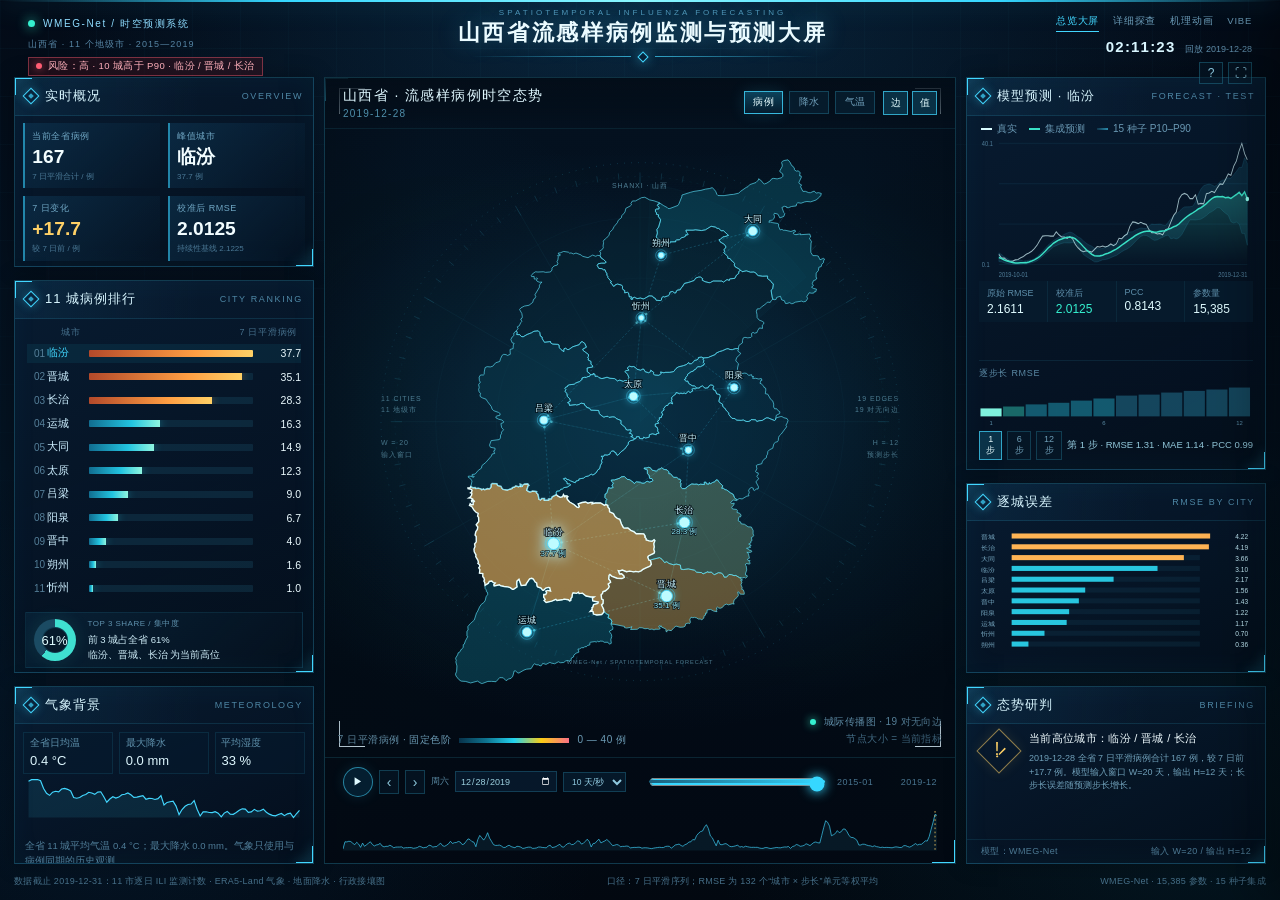
==== commit 1ff10621: "feat: fixed color scale, ensemble interval, risk alert and time semantics" ====
--- a/index.html
+++ b/index.html
@@ -13,6 +13,7 @@
     <div class="head-left">
       <div class="sys-tag"><i></i> WMEG-Net / 时空预测系统</div>
       <div class="sys-sub">山西省 · 11 个地级市 · 2015—2019</div>
+      <div id="alert-chip" class="alert-chip"><i></i><span>风险计算中</span></div>
     </div>
     <div class="head-title">
       <div class="title-kicker">SPATIOTEMPORAL INFLUENZA FORECASTING</div>
@@ -113,7 +114,7 @@
     <aside class="col col-right">
       <section class="panel p-forecast">
         <div class="panel-h"><span class="ph-ico"></span><h2>模型预测</h2><em>FORECAST · TEST</em></div>
-        <div class="chart-legend"><span class="lg true">真实</span><span class="lg pred">集成预测</span></div>
+        <div class="chart-legend"><span class="lg true">真实</span><span class="lg pred">集成预测</span><span class="lg band">15 种子 P10–P90</span></div>
         <div id="forecast-chart" class="forecast-chart"></div>
         <div class="forecast-metrics">
           <div><span>原始 RMSE</span><b>2.1611</b></div>
@@ -142,7 +143,7 @@
   </main>
 
   <footer class="screen-foot">
-    <span>数据：11 市逐日 ILI 监测计数 · ERA5-Land 气象 · 地面降水 · 行政接壤图</span>
+    <span>数据截止 2019-12-31：11 市逐日 ILI 监测计数 · ERA5-Land 气象 · 地面降水 · 行政接壤图</span>
     <span>口径：7 日平滑序列；RMSE 为 132 个“城市 × 步长”单元等权平均</span>
     <span>WMEG-Net · 15,385 参数 · 15 种子集成</span>
   </footer>
--- a/assets/screen.css
+++ b/assets/screen.css
@@ -357,3 +357,22 @@
 .step-btn:hover{color:#fff;border-color:var(--cyan)}
 .timeline{grid-template-columns:clamp(290px,18.6vw,350px) minmax(0,1fr) clamp(100px,6vw,120px)}
 #date-pick{width:102px;min-width:102px;flex-basis:102px}
+/* final completeness: alert, uncertainty legend, readable minimums */
+.alert-chip{display:inline-flex;align-items:center;gap:6px;margin-top:6px;padding:2px 7px;border:1px solid rgba(255,209,102,.28);background:rgba(70,48,12,.28);color:#d8bd84;font-size:9.5px;letter-spacing:.04em;max-width:100%;white-space:nowrap;overflow:hidden;text-overflow:ellipsis}
+.alert-chip i{width:6px;height:6px;border-radius:50%;background:#ffd166;box-shadow:0 0 8px rgba(255,209,102,.8);flex:0 0 auto}
+.alert-chip.high{border-color:rgba(255,93,115,.42);background:rgba(80,20,30,.34);color:#ffb0bb}.alert-chip.high i{background:#ff5d73;box-shadow:0 0 8px rgba(255,93,115,.8)}
+.alert-chip.low{border-color:rgba(53,224,200,.3);background:rgba(8,56,56,.25);color:#87e8d8}.alert-chip.low i{background:#35e0c8;box-shadow:0 0 8px rgba(53,224,200,.7)}
+.chart-legend .band:before{background:linear-gradient(90deg,rgba(66,215,255,.15),rgba(66,215,255,.6))}
+.panel-h em{font-size:clamp(9px,.49vw,9.5px)}
+.forecast-metrics span{font-size:clamp(9px,.47vw,9.5px)}
+.rank-head{font-size:clamp(9px,.5vw,9.5px)}
+.brief-foot{font-size:clamp(9px,.48vw,9.5px)}
+.screen-foot{font-size:clamp(9px,.52vw,10px)}
+.horizon-select{font-size:clamp(9.5px,.58vw,10px)}
+.map-legend{font-size:clamp(10px,.55vw,10.5px)}
+.map-status{font-size:clamp(10px,.55vw,10.5px)}
+.panel-note{font-size:clamp(9.5px,.52vw,10px)}
+.weather-k span{font-size:clamp(9.5px,.5vw,10px)}
+.map-title b{font-size:clamp(10px,.58vw,11px)}
+.tl-right{font-size:clamp(9px,.48vw,9.5px)}
+.chart-legend{font-size:clamp(10px,.52vw,10px)}
